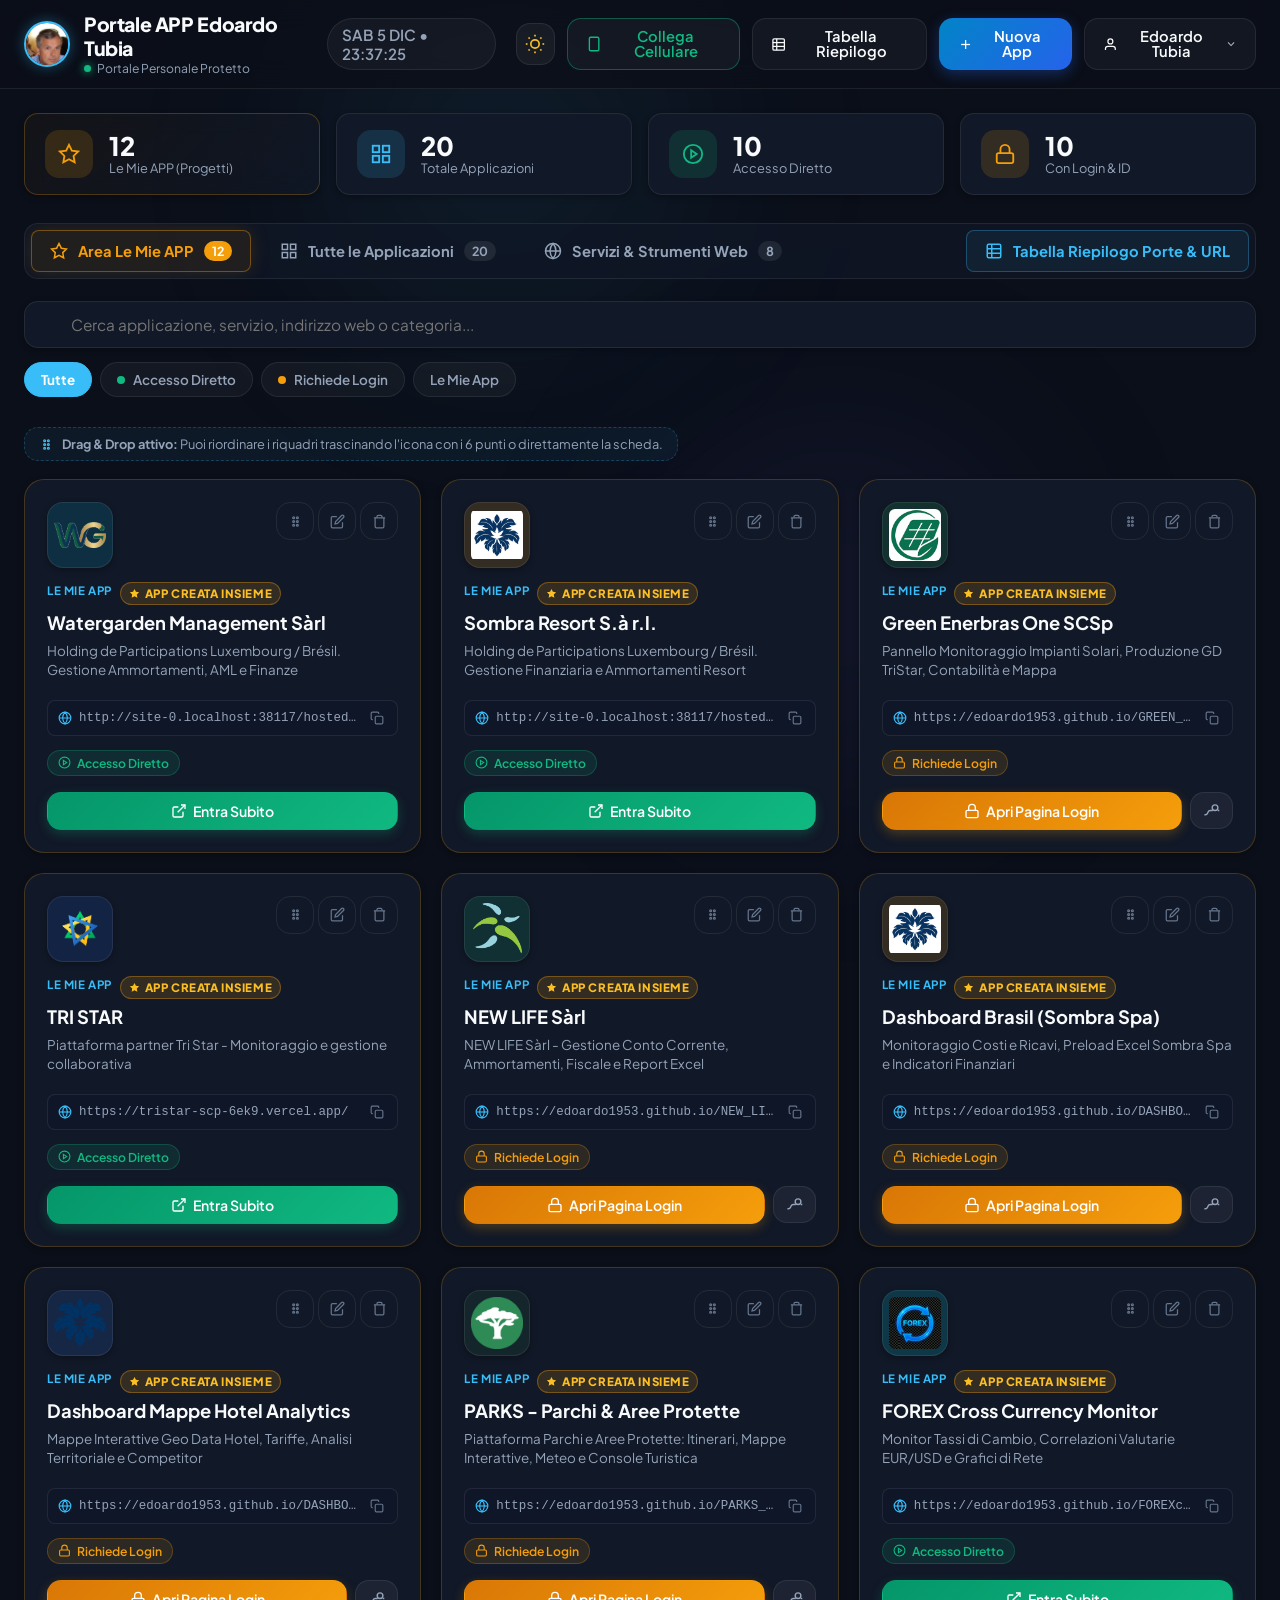
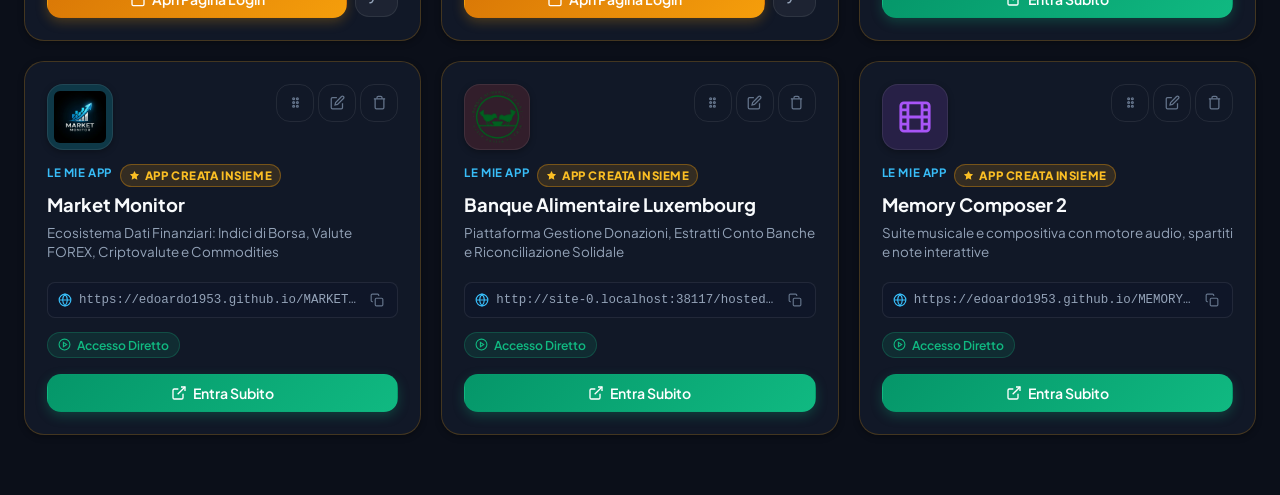
==== index.html @ 2c9be04e "Portale Personale Edoardo Tubia - Web Edition per GitHub Pages" ====
<!DOCTYPE html>
<html lang="it">
<head>
  <meta charset="UTF-8">
  <meta name="viewport" content="width=device-width, initial-scale=1.0">
  <title>Portale APP Edoardo Tubia</title>
  <link rel="preconnect" href="https://fonts.googleapis.com">
  <link rel="preconnect" href="https://fonts.gstatic.com" crossorigin>
  <link href="https://fonts.googleapis.com/css2?family=Plus+Jakarta+Sans:wght@400;500;600;700;800&display=swap" rel="stylesheet">
  <link rel="stylesheet" href="css/style.css">
  <script>
    // Inizializza tema prima del rendering per evitare sfarfallio
    const savedTheme = localStorage.getItem('portal-theme') || 'dark';
    document.documentElement.setAttribute('data-theme', savedTheme);
  </script>
</head>
<body class="dashboard-body">
  <div class="ambient-glow glow-1"></div>
  <div class="ambient-glow glow-2"></div>

  <!-- Navbar -->
  <header class="navbar">
    <div class="nav-container">
      <div class="nav-brand">
        <div class="brand-avatar-nav-wrap">
          <img src="img/edo-photo.jpg" alt="Edoardo Tubia" class="nav-avatar-img">
        </div>
        <div>
          <h1 class="brand-title">Portale APP Edoardo Tubia</h1>
          <div class="brand-status">
            <span class="status-dot online"></span>
            <span>Portale Personale Protetto</span>
          </div>
        </div>
      </div>

      <div class="nav-center">
        <div class="live-clock" id="liveClock">--:--:--</div>
      </div>

      <div class="nav-actions">
        <!-- Tasto Switch Tema Scuro / Chiaro -->
        <button type="button" class="btn-theme-toggle" id="themeToggleBtn" title="Cambia tema Chiaro / Scuro" aria-label="Cambia tema">
          <svg class="theme-icon sun-icon" viewBox="0 0 24 24" fill="none" stroke="currentColor" stroke-width="2">
            <circle cx="12" cy="12" r="5"></circle>
            <line x1="12" y1="1" x2="12" y2="3"></line>
            <line x1="12" y1="21" x2="12" y2="23"></line>
            <line x1="4.22" y1="4.22" x2="5.64" y2="5.64"></line>
            <line x1="18.36" y1="18.36" x2="19.78" y2="19.78"></line>
            <line x1="1" y1="12" x2="3" y2="12"></line>
            <line x1="21" y1="12" x2="23" y2="12"></line>
            <line x1="4.22" y1="19.78" x2="5.64" y2="18.36"></line>
            <line x1="18.36" y1="5.64" x2="19.78" y2="4.22"></line>
          </svg>
          <svg class="theme-icon moon-icon" viewBox="0 0 24 24" fill="none" stroke="currentColor" stroke-width="2">
            <path d="M21 12.79A9 9 0 1 1 11.21 3 7 7 0 0 0 21 12.79z"></path>
          </svg>
        </button>

        <!-- Pulsante Connetti Mobile / Esterno -->
        <button class="btn btn-outline" id="btnOpenMobileModal" style="border-color: rgba(16, 185, 129, 0.4); color: #10b981;" title="Accedi al portale da Cellulare o altro PC">
          <svg viewBox="0 0 24 24" fill="none" stroke="currentColor" stroke-width="2" style="width: 18px; height: 18px;">
            <rect x="5" y="2" width="14" height="20" rx="2" ry="2"></rect>
            <line x1="12" y1="18" x2="12.01" y2="18"></line>
          </svg>
          <span>Collega Cellulare</span>
        </button>

        <!-- Pulsante Tabella Riepilogo -->
        <button class="btn btn-outline" id="btnOpenTableModal" title="Visualizza la tabella riassuntiva di tutte le app">
          <svg viewBox="0 0 24 24" fill="none" stroke="currentColor" stroke-width="2">
            <rect x="3" y="3" width="18" height="18" rx="2" ry="2"></rect>
            <line x1="3" y1="9" x2="21" y2="9"></line>
            <line x1="3" y1="15" x2="21" y2="15"></line>
            <line x1="9" y1="3" x2="9" y2="21"></line>
          </svg>
          <span>Tabella Riepilogo</span>
        </button>

        <button class="btn btn-primary" id="btnOpenAddModal">
          <svg viewBox="0 0 24 24" fill="none" stroke="currentColor" stroke-width="2">
            <line x1="12" y1="5" x2="12" y2="19"></line>
            <line x1="5" y1="12" x2="19" y2="12"></line>
          </svg>
          <span>Nuova App</span>
        </button>

        <div class="user-menu-wrapper">
          <button class="btn btn-outline user-btn" id="btnUserMenu" title="Opzioni account">
            <svg viewBox="0 0 24 24" fill="none" stroke="currentColor" stroke-width="2">
              <path d="M20 21v-2a4 4 0 0 0-4-4H8a4 4 0 0 0-4 4v2"></path>
              <circle cx="12" cy="7" r="4"></circle>
            </svg>
            <span id="currentUserName">Admin</span>
            <svg class="chevron-icon" viewBox="0 0 24 24" fill="none" stroke="currentColor" stroke-width="2">
              <polyline points="6 9 12 15 18 9"></polyline>
            </svg>
          </button>

          <div class="user-dropdown" id="userDropdown">
            <div class="user-dropdown-header">
              <strong id="dropdownDisplayName">Amministratore</strong>
              <small id="dropdownUsername">admin</small>
            </div>
            <div class="dropdown-divider"></div>
            <button class="dropdown-item" id="btnOpenSecurityModal">
              <svg viewBox="0 0 24 24" fill="none" stroke="currentColor" stroke-width="2">
                <rect x="3" y="11" width="18" height="11" rx="2" ry="2"></rect>
                <path d="M7 11V7a5 5 0 0 1 10 0v4"></path>
              </svg>
              <span>Sicurezza & Password</span>
            </button>
            <button class="dropdown-item danger" id="btnLogout">
              <svg viewBox="0 0 24 24" fill="none" stroke="currentColor" stroke-width="2">
                <path d="M9 21H5a2 2 0 0 1-2-2V5a2 2 0 0 1 2-2h4"></path>
                <polyline points="16 17 21 12 16 7"></polyline>
                <line x1="21" y1="12" x2="9" y2="12"></line>
              </svg>
              <span>Disconnetti</span>
            </button>
          </div>
        </div>
      </div>
    </div>
  </header>

  <!-- Main Container -->
  <main class="main-content">
    <!-- Hero / Stats Bar -->
    <section class="stats-bar">
      <div class="stat-card stat-card-highlight">
        <div class="stat-icon personal">
          <svg viewBox="0 0 24 24" fill="none" stroke="currentColor" stroke-width="2">
            <polygon points="12 2 15.09 8.26 22 9.27 17 14.14 18.18 21.02 12 17.77 5.82 21.02 7 14.14 2 9.27 8.91 8.26 12 2"></polygon>
          </svg>
        </div>
        <div class="stat-info">
          <div class="stat-number" id="statMyApps">0</div>
          <div class="stat-label">Le Mie APP (Progetti)</div>
        </div>
      </div>

      <div class="stat-card">
        <div class="stat-icon total">
          <svg viewBox="0 0 24 24" fill="none" stroke="currentColor" stroke-width="2">
            <rect x="3" y="3" width="7" height="7"></rect>
            <rect x="14" y="3" width="7" height="7"></rect>
            <rect x="14" y="14" width="7" height="7"></rect>
            <rect x="3" y="14" width="7" height="7"></rect>
          </svg>
        </div>
        <div class="stat-info">
          <div class="stat-number" id="statTotal">0</div>
          <div class="stat-label">Totale Applicazioni</div>
        </div>
      </div>

      <div class="stat-card">
        <div class="stat-icon direct">
          <svg viewBox="0 0 24 24" fill="none" stroke="currentColor" stroke-width="2">
            <circle cx="12" cy="12" r="10"></circle>
            <polygon points="10 8 16 12 10 16 10 8"></polygon>
          </svg>
        </div>
        <div class="stat-info">
          <div class="stat-number" id="statDirect">0</div>
          <div class="stat-label">Accesso Diretto</div>
        </div>
      </div>

      <div class="stat-card">
        <div class="stat-icon login">
          <svg viewBox="0 0 24 24" fill="none" stroke="currentColor" stroke-width="2">
            <rect x="3" y="11" width="18" height="11" rx="2" ry="2"></rect>
            <path d="M7 11V7a5 5 0 0 1 10 0v4"></path>
          </svg>
        </div>
        <div class="stat-info">
          <div class="stat-number" id="statLogin">0</div>
          <div class="stat-label">Con Login & ID</div>
        </div>
      </div>
    </section>

    <!-- Area Switcher Tabs -->
    <section class="area-switcher-section">
      <div class="area-switcher-tabs" id="areaTabs">
        <button class="area-tab active" data-area="my-apps" id="tabMyApps">
          <svg viewBox="0 0 24 24" fill="none" stroke="currentColor" stroke-width="2">
            <polygon points="12 2 15.09 8.26 22 9.27 17 14.14 18.18 21.02 12 17.77 5.82 21.02 7 14.14 2 9.27 8.91 8.26 12 2"></polygon>
          </svg>
          <span>Area Le Mie APP</span>
          <span class="tab-badge" id="badgeMyAppsCount">0</span>
        </button>

        <button class="area-tab" data-area="all" id="tabAll">
          <svg viewBox="0 0 24 24" fill="none" stroke="currentColor" stroke-width="2">
            <rect x="3" y="3" width="7" height="7"></rect>
            <rect x="14" y="3" width="7" height="7"></rect>
            <rect x="14" y="14" width="7" height="7"></rect>
            <rect x="3" y="14" width="7" height="7"></rect>
          </svg>
          <span>Tutte le Applicazioni</span>
          <span class="tab-badge" id="badgeTotalCount">0</span>
        </button>

        <button class="area-tab" data-area="web" id="tabWeb">
          <svg viewBox="0 0 24 24" fill="none" stroke="currentColor" stroke-width="2">
            <circle cx="12" cy="12" r="10"></circle>
            <line x1="2" y1="12" x2="22" y2="12"></line>
            <path d="M12 2a15.3 15.3 0 0 1 4 10 15.3 15.3 0 0 1-4 10 15.3 15.3 0 0 1-4-10 15.3 15.3 0 0 1 4-10z"></path>
          </svg>
          <span>Servizi & Strumenti Web</span>
          <span class="tab-badge" id="badgeWebCount">0</span>
        </button>

        <!-- Bottone Rapido Tabella Riepilogo -->
        <button type="button" class="area-tab area-tab-table-btn" id="btnOpenTableShortcut" title="Apri tabella riassuntiva di tutte le app">
          <svg viewBox="0 0 24 24" fill="none" stroke="currentColor" stroke-width="2">
            <rect x="3" y="3" width="18" height="18" rx="2" ry="2"></rect>
            <line x1="3" y1="9" x2="21" y2="9"></line>
            <line x1="3" y1="15" x2="21" y2="15"></line>
            <line x1="9" y1="3" x2="9" y2="21"></line>
          </svg>
          <span>Tabella Riepilogo Porte & URL</span>
        </button>
      </div>
    </section>

    <!-- Toolbar: Search & Filters -->
    <section class="toolbar-section">
      <div class="search-box">
        <svg class="search-icon" viewBox="0 0 24 24" fill="none" stroke="currentColor" stroke-width="2">
          <circle cx="11" cy="11" r="8"></circle>
          <line x1="21" y1="21" x2="16.65" y2="16.65"></line>
        </svg>
        <input type="text" id="searchInput" placeholder="Cerca applicazione, servizio, indirizzo web o categoria...">
        <button class="clear-search" id="btnClearSearch" style="display: none;">&times;</button>
      </div>

      <div class="filters-scroll">
        <div class="filter-pills" id="filterPills">
          <button class="pill active" data-filter="all">Tutte</button>
          <button class="pill" data-filter="direct">
            <span class="badge-dot direct"></span>
            Accesso Diretto
          </button>
          <button class="pill" data-filter="login">
            <span class="badge-dot login"></span>
            Richiede Login
          </button>
        </div>
      </div>
    </section>

    <!-- App Cards Grid -->
    <section class="apps-grid-section">
      <div class="drag-hint-bar">
        <svg viewBox="0 0 24 24" fill="none" stroke="currentColor" stroke-width="2">
          <circle cx="9" cy="6" r="1.5"></circle>
          <circle cx="15" cy="6" r="1.5"></circle>
          <circle cx="9" cy="12" r="1.5"></circle>
          <circle cx="15" cy="12" r="1.5"></circle>
          <circle cx="9" cy="18" r="1.5"></circle>
          <circle cx="15" cy="18" r="1.5"></circle>
        </svg>
        <span><strong>Drag & Drop attivo:</strong> Puoi riordinare i riquadri trascinando l'icona con i 6 punti o direttamente la scheda.</span>
      </div>

      <div class="apps-grid" id="appsGrid">
        <!-- Generato dinamicamente via JS -->
      </div>

      <div class="empty-state" id="emptyState" style="display: none;">
        <div class="empty-icon">
          <svg viewBox="0 0 24 24" fill="none" stroke="currentColor" stroke-width="2">
            <circle cx="11" cy="11" r="8"></circle>
            <line x1="21" y1="21" x2="16.65" y2="16.65"></line>
          </svg>
        </div>
        <h3>Nessuna applicazione trovata</h3>
        <p>Prova a modificare i filtri o aggiungi una nuova applicazione cliccando sul pulsante "+ Nuova App".</p>
      </div>
    </section>
  </main>

  <!-- MODAL: Aggiungi / Modifica App -->
  <div class="modal-overlay" id="appModalOverlay">
    <div class="modal-card">
      <div class="modal-header">
        <div class="modal-header-icon">
          <svg viewBox="0 0 24 24" fill="none" stroke="currentColor" stroke-width="2">
            <path d="M12 5v14M5 12h14"></path>
          </svg>
        </div>
        <div>
          <h2 class="modal-title" id="modalAppTitle">Aggiungi Nuova App</h2>
          <p class="modal-subtitle">Configura il riquadro per connetterti rapidamente all'app</p>
        </div>
        <button class="modal-close" id="btnCloseAppModal">&times;</button>
      </div>

      <form id="appForm" class="modal-form">
        <input type="hidden" id="formAppId" value="">

        <div class="form-row">
          <div class="form-group flex-1">
            <label for="appTitle">Titolo / Nome App *</label>
            <input type="text" id="appTitle" placeholder="Es. Gmail, Portale Lavoro, Router..." required>
          </div>
          <div class="form-group flex-1">
            <label for="appCategory">Categoria</label>
            <input type="text" id="appCategory" list="categoryOptions" placeholder="Es. Lavoro, Rete, Utilità..." value="Generale">
            <datalist id="categoryOptions">
              <option value="Lavoro & Mail"></option>
              <option value="Sviluppo"></option>
              <option value="Produttività"></option>
              <option value="Utilità & Rete"></option>
              <option value="Consultazione"></option>
              <option value="Comunicazione"></option>
              <option value="Streaming & Media"></option>
            </datalist>
          </div>
        </div>

        <div class="form-group">
          <label for="appDescription">Descrizione Breve</label>
          <input type="text" id="appDescription" placeholder="Breve nota su cosa fa questa applicazione">
        </div>

        <!-- Switch: Area Le Mie APP (Creata Insieme) -->
        <div class="access-type-card personal-switch-card">
          <div class="access-type-info">
            <div class="access-type-icon star-mode">
              <svg viewBox="0 0 24 24" fill="none" stroke="currentColor" stroke-width="2">
                <polygon points="12 2 15.09 8.26 22 9.27 17 14.14 18.18 21.02 12 17.77 5.82 21.02 7 14.14 2 9.27 8.91 8.26 12 2"></polygon>
              </svg>
            </div>
            <div>
              <div class="access-type-title">Includi nell'Area "Le Mie APP"</div>
              <div class="access-type-desc">Progetto o applicazione creata insieme (es. Watergarden, Sombra, ecc.).</div>
            </div>
          </div>
          <label class="switch">
            <input type="checkbox" id="appIsPersonalApp" checked>
            <span class="slider"></span>
          </label>
        </div>

        <!-- Tipo di Accesso: Switch Richiede Login -->
        <div class="access-type-card">
          <div class="access-type-info">
            <div class="access-type-icon" id="accessTypeBadgeIcon">
              <svg viewBox="0 0 24 24" fill="none" stroke="currentColor" stroke-width="2">
                <circle cx="12" cy="12" r="10"></circle>
                <polygon points="10 8 16 12 10 16 10 8"></polygon>
              </svg>
            </div>
            <div>
              <div class="access-type-title" id="accessTypeTitleText">Accesso Diretto (senza password)</div>
              <div class="access-type-desc" id="accessTypeDescText">Cliccando sul riquadro si apre subito la pagina dell'app.</div>
            </div>
          </div>
          <label class="switch">
            <input type="checkbox" id="appRequiresLogin">
            <span class="slider"></span>
          </label>
        </div>

        <!-- Campi URL -->
        <div class="form-group">
          <label for="appDirectUrl">URL Principale / Diretto *</label>
          <input type="url" id="appDirectUrl" placeholder="https://esempio.com" required>
        </div>

        <!-- Sezione Credenziali (Visibile solo se Richiede Login) -->
        <div id="credentialsSection" class="credentials-box" style="display: none;">
          <div class="credentials-header">
            <svg viewBox="0 0 24 24" fill="none" stroke="currentColor" stroke-width="2">
              <rect x="3" y="11" width="18" height="11" rx="2" ry="2"></rect>
              <path d="M7 11V7a5 5 0 0 1 10 0v4"></path>
            </svg>
            <span>Configurazione Login & Credenziali</span>
          </div>

          <div class="form-group">
            <label for="appLoginUrl">URL Pagina di Login (opzionale, se diversa)</label>
            <input type="url" id="appLoginUrl" placeholder="https://esempio.com/login">
            <small class="form-hint">Se lasciata vuota verrà usato l'URL principale.</small>
          </div>

          <div class="form-row">
            <div class="form-group flex-1">
              <label for="appSavedUsername">ID Utente / Email (Promemoria)</label>
              <input type="text" id="appSavedUsername" placeholder="Es. mario.rossi@email.it">
            </div>
            <div class="form-group flex-1">
              <label for="appSavedPassword">Password (Promemoria protetto)</label>
              <div class="input-icon-wrapper">
                <input type="password" id="appSavedPassword" placeholder="••••••••••••">
                <button type="button" class="btn-toggle-pass" id="btnToggleAppPass">
                  <svg viewBox="0 0 24 24" fill="none" stroke="currentColor" stroke-width="2">
                    <path d="M1 12s4-8 11-8 11 8 11 8-4 8-11 8-11-8-11-8z"></path>
                    <circle cx="12" cy="12" r="3"></circle>
                  </svg>
                </button>
              </div>
            </div>
          </div>

          <div class="form-group">
            <label for="appNotes">Note aggiuntive per l'accesso</label>
            <input type="text" id="appNotes" placeholder="Es. Richiede 2FA con app Authenticator / Solo da VPN">
          </div>
        </div>

        <!-- Scelta Icona & Colore -->
        <div class="icon-selector-section">
          <label>Icona e Colore del Riquadro</label>
          <div class="icon-picker-row">
            <div class="icon-preview-box" id="iconPreviewBox" style="background: rgba(56, 189, 248, 0.15); color: #38bdf8;">
              <svg id="iconPreviewSvg" viewBox="0 0 24 24" fill="none" stroke="currentColor" stroke-width="2">
                <circle cx="12" cy="12" r="10"></circle>
                <line x1="2" y1="12" x2="22" y2="12"></line>
              </svg>
            </div>
            <div class="icon-options-list" id="iconOptionsList">
              <button type="button" class="icon-choice active" data-icon="globe" title="Web Globale">🌐</button>
              <button type="button" class="icon-choice" data-icon="mail" title="Email">✉️</button>
              <button type="button" class="icon-choice" data-icon="github" title="GitHub / Codice">💻</button>
              <button type="button" class="icon-choice" data-icon="router" title="Router / Rete">📡</button>
              <button type="button" class="icon-choice" data-icon="file-text" title="Documenti / Note">📄</button>
              <button type="button" class="icon-choice" data-icon="gauge" title="Monitor / Speed">⚡</button>
              <button type="button" class="icon-choice" data-icon="message-circle" title="Chat / Social">💬</button>
              <button type="button" class="icon-choice" data-icon="shield" title="Sicurezza / VPN">🛡️</button>
              <button type="button" class="icon-choice" data-icon="database" title="Server / Database">🗄️</button>
              <button type="button" class="icon-choice" data-icon="cloud-sun" title="Meteo / Cloud">🌤️</button>
              <button type="button" class="icon-choice" data-icon="book" title="Enciclopedia / Wiki">📚</button>
              <button type="button" class="icon-choice" data-icon="film" title="Video / Streaming">🎬</button>
            </div>
            <div class="color-picker-box">
              <input type="color" id="appIconColor" value="#38bdf8" title="Scegli colore primario">
            </div>
          </div>

          <div class="form-group custom-logo-input">
            <label for="appCustomLogoUrl">Oppure URL Immagine / Logo Esterno (opzionale)</label>
            <input type="url" id="appCustomLogoUrl" placeholder="https://esempio.com/logo.png">
          </div>
        </div>

        <div class="modal-footer">
          <button type="button" class="btn btn-outline" id="btnCancelAppModal">Annulla</button>
          <button type="submit" class="btn btn-primary" id="btnSaveApp">
            <svg viewBox="0 0 24 24" fill="none" stroke="currentColor" stroke-width="2">
              <polyline points="20 6 9 17 4 12"></polyline>
            </svg>
            <span id="saveAppBtnText">Salva Riquadro</span>
          </button>
        </div>
      </form>
    </div>
  </div>

  <!-- MODAL: Assistente Login Rapido e Credenziali -->
  <div class="modal-overlay" id="quickLoginModalOverlay">
    <div class="modal-card modal-sm">
      <div class="modal-header">
        <div class="modal-app-logo" id="quickModalLogo"></div>
        <div>
          <h2 class="modal-title" id="quickModalAppTitle">Accesso App</h2>
          <span class="badge badge-login">
            <span class="badge-dot login"></span>
            Richiede Credenziali
          </span>
        </div>
        <button class="modal-close" id="btnCloseQuickModal">&times;</button>
      </div>

      <div class="quick-login-body">
        <p class="quick-login-desc" id="quickModalDesc">Questa applicazione richiede ID e Password per accedere.</p>

        <div class="credential-cards-group" id="quickModalCredsGroup">
          <div class="cred-item">
            <label>ID / Username salvato:</label>
            <div class="cred-field">
              <input type="text" id="quickModalUsername" readonly>
              <button type="button" class="btn-copy" id="btnCopyUser" title="Copia Username">
                <svg viewBox="0 0 24 24" fill="none" stroke="currentColor" stroke-width="2">
                  <rect x="9" y="9" width="13" height="13" rx="2" ry="2"></rect>
                  <path d="M5 15H4a2 2 0 0 1-2-2V4a2 2 0 0 1 2-2h9a2 2 0 0 1 2 2v1"></path>
                </svg>
                <span>Copia</span>
              </button>
            </div>
          </div>

          <div class="cred-item">
            <label>Password salvata:</label>
            <div class="cred-field">
              <input type="password" id="quickModalPassword" readonly>
              <button type="button" class="btn-toggle-eye" id="btnToggleQuickPass" title="Mostra/Nascondi password">
                <svg viewBox="0 0 24 24" fill="none" stroke="currentColor" stroke-width="2">
                  <path d="M1 12s4-8 11-8 11 8 11 8-4 8-11 8-11-8-11-8z"></path>
                  <circle cx="12" cy="12" r="3"></circle>
                </svg>
              </button>
              <button type="button" class="btn-copy" id="btnCopyPass" title="Copia Password">
                <svg viewBox="0 0 24 24" fill="none" stroke="currentColor" stroke-width="2">
                  <rect x="9" y="9" width="13" height="13" rx="2" ry="2"></rect>
                  <path d="M5 15H4a2 2 0 0 1-2-2V4a2 2 0 0 1 2-2h9a2 2 0 0 1 2 2v1"></path>
                </svg>
                <span>Copia</span>
              </button>
            </div>
          </div>

          <div class="cred-notes" id="quickModalNotes" style="display: none;"></div>
        </div>

        <div class="quick-modal-actions">
          <a href="#" target="_blank" class="btn btn-primary btn-block btn-launch" id="quickModalLaunchBtn">
            <svg viewBox="0 0 24 24" fill="none" stroke="currentColor" stroke-width="2">
              <path d="M18 13v6a2 2 0 0 1-2 2H5a2 2 0 0 1-2-2V8a2 2 0 0 1 2-2h6"></path>
              <polyline points="15 3 21 3 21 9"></polyline>
              <line x1="10" y1="14" x2="21" y2="3"></line>
            </svg>
            <span>Apri Pagina di Login Ora</span>
          </a>
        </div>
      </div>
    </div>
  </div>

  <!-- MODAL: Tabella Riepilogo Applicazioni & Porte -->
  <div class="modal-overlay" id="tableModalOverlay">
    <div class="modal-card modal-lg">
      <div class="modal-header">
        <div class="modal-header-icon" style="background: rgba(56, 189, 248, 0.15); color: var(--accent-cyan);">
          <svg viewBox="0 0 24 24" fill="none" stroke="currentColor" stroke-width="2">
            <rect x="3" y="3" width="18" height="18" rx="2" ry="2"></rect>
            <line x1="3" y1="9" x2="21" y2="9"></line>
            <line x1="3" y1="15" x2="21" y2="15"></line>
            <line x1="9" y1="3" x2="9" y2="21"></line>
          </svg>
        </div>
        <div>
          <h2 class="modal-title">Tabella Riepilogo Applicazioni, Loghi & Porte</h2>
          <p class="modal-subtitle">Panoramica completa con loghi integrati, indirizzi web attivi e modalità di accesso</p>
        </div>
        <button class="modal-close" id="btnCloseTableModal">&times;</button>
      </div>

      <div class="table-modal-toolbar">
        <div class="table-filter-pills" id="tableFilterPills">
          <button class="pill active" data-table-filter="all">Tutte (<span id="tableCountAll">0</span>)</button>
          <button class="pill" data-table-filter="my-apps">⭐ Le Mie APP (<span id="tableCountMyApps">0</span>)</button>
          <button class="pill" data-table-filter="web">🌐 Servizi Web (<span id="tableCountWeb">0</span>)</button>
        </div>
        <div class="table-search-box">
          <input type="text" id="tableSearchInput" placeholder="Cerca nella tabella per nome, URL o porta...">
        </div>
      </div>

      <div class="table-responsive-wrapper">
        <table class="summary-table" id="summaryTable">
          <thead>
            <tr>
              <th style="width: 54px; text-align: center;">Logo</th>
              <th>Applicazione</th>
              <th>Indirizzo Web (URL)</th>
              <th style="width: 140px;">Porta / Standalone</th>
              <th style="width: 140px;">Accesso</th>
              <th style="width: 110px; text-align: center;">Azione</th>
            </tr>
          </thead>
          <tbody id="summaryTableBody">
            <!-- Generato dinamicamente via JS -->
          </tbody>
        </table>
      </div>

      <div class="modal-footer" style="justify-content: space-between; align-items: center; flex-wrap: wrap; gap: 12px;">
        <span class="table-legend">💡 Clicca su qualsiasi indirizzo per aprirlo o sul pulsante copia per copiarlo.</span>
        <button type="button" class="btn btn-outline" id="btnCloseTableModalBtn">Chiudi Tabella</button>
      </div>
    </div>
  </div>

  <!-- MODAL: Sicurezza e Password Portale -->
  <div class="modal-overlay" id="securityModalOverlay">
    <div class="modal-card modal-sm">
      <div class="modal-header">
        <div class="modal-header-icon">
          <svg viewBox="0 0 24 24" fill="none" stroke="currentColor" stroke-width="2">
            <rect x="3" y="11" width="18" height="11" rx="2" ry="2"></rect>
            <path d="M7 11V7a5 5 0 0 1 10 0v4"></path>
          </svg>
        </div>
        <div>
          <h2 class="modal-title">Sicurezza Portale</h2>
          <p class="modal-subtitle">Modifica le tue credenziali di accesso al portale</p>
        </div>
        <button class="modal-close" id="btnCloseSecurityModal">&times;</button>
      </div>

      <form id="securityForm" class="modal-form">
        <div id="securityAlert" class="alert alert-error" style="display: none;"></div>

        <div class="form-group">
          <label for="secDisplayName">Nome Amministratore</label>
          <input type="text" id="secDisplayName" placeholder="Il tuo nome">
        </div>

        <div class="form-group">
          <label for="secNewUsername">Nuovo ID Utente / Username</label>
          <input type="text" id="secNewUsername" placeholder="Es. admin">
        </div>

        <div class="form-group">
          <label for="secCurrentPassword">Password Attuale *</label>
          <input type="password" id="secCurrentPassword" placeholder="Inserisci la password corrente" required>
        </div>

        <div class="form-group">
          <label for="secNewPassword">Nuova Password (lascia vuoto se non vuoi cambiarla)</label>
          <input type="password" id="secNewPassword" placeholder="Minimo 4 caratteri">
        </div>

        <div class="modal-footer">
          <button type="button" class="btn btn-outline" id="btnCancelSecurityModal">Annulla</button>
          <button type="submit" class="btn btn-primary" id="btnSaveSecurity">
            <span>Aggiorna Credenziali</span>
          </button>
        </div>
      </form>
    </div>
  </div>

  <!-- MODAL: Conferma Eliminazione -->
  <div class="modal-overlay" id="deleteModalOverlay">
    <div class="modal-card modal-sm">
      <div class="modal-header">
        <div class="modal-header-icon danger">
          <svg viewBox="0 0 24 24" fill="none" stroke="currentColor" stroke-width="2">
            <polyline points="3 6 5 6 21 6"></polyline>
            <path d="M19 6v14a2 2 0 0 1-2 2H7a2 2 0 0 1-2-2V6m3 0V4a2 2 0 0 1 2-2h4a2 2 0 0 1 2 2v2"></path>
          </svg>
        </div>
        <div>
          <h2 class="modal-title">Rimuovere applicazione?</h2>
          <p class="modal-subtitle">Questa azione eliminerà il riquadro dal tuo portale.</p>
        </div>
        <button class="modal-close" id="btnCloseDeleteModal">&times;</button>
      </div>

      <div class="delete-content">
        <p>Sei sicuro di voler rimuovere <strong id="deleteAppName">l'app</strong>?</p>
      </div>

      <div class="modal-footer">
        <button type="button" class="btn btn-outline" id="btnCancelDelete">Annulla</button>
        <button type="button" class="btn btn-danger" id="btnConfirmDelete">Elimina</button>
      </div>
    </div>
  </div>

  <!-- MODAL: Connetti Cellulare / Altro PC -->
  <div class="modal-overlay" id="mobileModalOverlay">
    <div class="modal-card modal-md">
      <div class="modal-header">
        <div class="modal-header-icon" style="background: rgba(16, 185, 129, 0.15); color: #10b981;">
          <svg viewBox="0 0 24 24" fill="none" stroke="currentColor" stroke-width="2" style="width: 24px; height: 24px;">
            <rect x="5" y="2" width="14" height="20" rx="2" ry="2"></rect>
            <line x1="12" y1="18" x2="12.01" y2="18"></line>
          </svg>
        </div>
        <div>
          <h2 class="modal-title">Connetti Smartphone & Altri PC</h2>
          <p class="modal-subtitle">Accedi al tuo portale da cellulare (4G/5G/Wi-Fi) o da qualsiasi altro computer.</p>
        </div>
        <button class="modal-close" id="btnCloseMobileModal">&times;</button>
      </div>

      <div class="mobile-connect-body" style="padding: 15px 0; display: flex; flex-direction: column; gap: 18px;">
        <!-- Box QR Code + Link Globale -->
        <div style="background: rgba(255, 255, 255, 0.04); border: 1px solid rgba(255, 255, 255, 0.08); border-radius: 16px; padding: 20px; display: flex; align-items: center; gap: 24px; flex-wrap: wrap;">
          <div style="background: white; padding: 10px; border-radius: 12px; display: flex; align-items: center; justify-content: center; box-shadow: 0 4px 15px rgba(0,0,0,0.3);">
            <img id="mobileQrCodeImg" src="" alt="QR Code Accesso Portale" style="width: 140px; height: 140px; display: block;">
          </div>
          <div style="flex: 1; min-width: 220px;">
            <div style="display: flex; align-items: center; gap: 8px; margin-bottom: 6px;">
              <span class="status-dot online"></span>
              <strong style="color: #10b981; font-size: 13px; text-transform: uppercase; letter-spacing: 0.5px;">Collegamento Internet Attivo (4G / 5G / Fuori Casa)</strong>
            </div>
            <p style="font-size: 13px; color: var(--text-muted); margin: 0 0 10px 0;">Inquadra il codice QR con la fotocamera del telefono, oppure apri questo link:</p>
            <div style="display: flex; gap: 8px; align-items: center; background: rgba(0,0,0,0.3); border: 1px solid rgba(255,255,255,0.1); border-radius: 10px; padding: 8px 12px;">
              <code id="mobileTunnelUrlText" style="flex: 1; font-size: 12px; color: #38bdf8; word-break: break-all;">In caricamento...</code>
              <button type="button" class="btn btn-outline" id="btnCopyTunnelUrl" style="padding: 4px 10px; font-size: 12px;">Copia</button>
            </div>
          </div>
        </div>

        <!-- Info Rete Locale & Credenziali -->
        <div style="display: grid; grid-template-columns: 1fr 1fr; gap: 15px;">
          <div style="background: rgba(255, 255, 255, 0.03); border: 1px solid rgba(255, 255, 255, 0.06); border-radius: 12px; padding: 14px;">
            <div style="font-size: 12px; color: var(--text-muted); margin-bottom: 4px; font-weight: 600;">Se sei connesso al Wi-Fi locale:</div>
            <code id="mobileLocalUrlText" style="font-size: 13px; color: #f59e0b; font-weight: 700;">http://192.168.1.18:3000</code>
          </div>
          <div style="background: rgba(255, 255, 255, 0.03); border: 1px solid rgba(255, 255, 255, 0.06); border-radius: 12px; padding: 14px;">
            <div style="font-size: 12px; color: var(--text-muted); margin-bottom: 4px; font-weight: 600;">Credenziali di Accesso Portale:</div>
            <div style="font-size: 13px; color: var(--text-main);">Utente: <strong style="color: #38bdf8;">admin</strong> &nbsp;|&nbsp; Password: <strong style="color: #38bdf8;">password123</strong></div>
          </div>
        </div>

        <div style="font-size: 12px; color: var(--text-muted); line-height: 1.5; background: rgba(56, 189, 248, 0.05); border-left: 3px solid #38bdf8; padding: 8px 12px; border-radius: 6px;">
          <strong>Nota:</strong> Per consentire la connessione dal telefono o dall'esterno, mantieni aperta sul PC la finestra avviata da <em>"Avvia Portale Edoardo Tubia"</em>.
        </div>
      </div>

      <div class="modal-footer">
        <button type="button" class="btn btn-primary" id="btnCloseMobileModalFooter">Chiudi</button>
      </div>
    </div>
  </div>

  <!-- Toast Notification -->
  <div class="toast-container" id="toastContainer"></div>

  <script src="js/app.js"></script>
</body>
</html>
---- css/style.css ----
/* ==========================================================================
   APP MONITOR & PERSONAL PORTAL STYLES
   ========================================================================== */

:root,
[data-theme="dark"] {
  --font-main: 'Plus Jakarta Sans', system-ui, -apple-system, BlinkMacSystemFont, 'Segoe UI', Roboto, sans-serif;
  
  /* Dark Color Palette */
  --bg-dark: #0b0f19;
  --bg-card: #111827;
  --bg-card-hover: #162033;
  --bg-card-surface: #1e293b;
  --border-color: rgba(255, 255, 255, 0.08);
  --border-color-focus: rgba(56, 189, 248, 0.5);
  
  --text-primary: #f8fafc;
  --text-secondary: #94a3b8;
  --text-muted: #64748b;

  --accent-cyan: #38bdf8;
  --accent-blue: #3b82f6;
  --accent-indigo: #6366f1;
  --accent-emerald: #10b981;
  --accent-amber: #f59e0b;
  --accent-rose: #f43f5e;
  
  --radius-sm: 8px;
  --radius-md: 14px;
  --radius-lg: 20px;
  --radius-full: 9999px;
  
  --shadow-sm: 0 2px 6px rgba(0, 0, 0, 0.3);
  --shadow-md: 0 10px 25px -5px rgba(0, 0, 0, 0.4);
  --shadow-lg: 0 20px 40px -10px rgba(0, 0, 0, 0.6);
  --shadow-glow: 0 0 35px -5px rgba(56, 189, 248, 0.25);
  
  --transition: all 0.22s cubic-bezier(0.4, 0, 0.2, 1);
}

/* Light Theme Variables */
[data-theme="light"] {
  --bg-dark: #f8fafc;
  --bg-card: #ffffff;
  --bg-card-hover: #f1f5f9;
  --bg-card-surface: #e2e8f0;
  --border-color: rgba(15, 23, 42, 0.1);
  --border-color-focus: rgba(2, 132, 199, 0.5);
  
  --text-primary: #0f172a;
  --text-secondary: #475569;
  --text-muted: #64748b;

  --accent-cyan: #0284c7;
  --accent-blue: #2563eb;
  --accent-indigo: #4f46e5;
  --accent-emerald: #059669;
  --accent-amber: #d97706;
  --accent-rose: #e11d48;
  
  --shadow-sm: 0 2px 5px rgba(0, 0, 0, 0.05);
  --shadow-md: 0 10px 25px -5px rgba(15, 23, 42, 0.08);
  --shadow-lg: 0 20px 40px -10px rgba(15, 23, 42, 0.12);
  --shadow-glow: 0 0 30px -5px rgba(2, 132, 199, 0.2);
}

*, *::before, *::after {
  box-sizing: border-box;
  margin: 0;
  padding: 0;
}

body {
  font-family: var(--font-main);
  background-color: var(--bg-dark);
  color: var(--text-primary);
  min-height: 100vh;
  position: relative;
  overflow-x: hidden;
  -webkit-font-smoothing: antialiased;
  transition: background-color 0.25s ease, color 0.25s ease;
}

/* Ambient glow backgrounds */
.ambient-glow {
  position: fixed;
  width: 500px;
  height: 500px;
  border-radius: 50%;
  filter: blur(120px);
  pointer-events: none;
  z-index: 0;
  opacity: 0.15;
  transition: opacity 0.25s ease;
}
[data-theme="light"] .ambient-glow {
  opacity: 0.07;
}
.glow-1 {
  top: -100px;
  left: 20%;
  background: radial-gradient(circle, #38bdf8, transparent 70%);
}
.glow-2 {
  bottom: 5%;
  right: 15%;
  background: radial-gradient(circle, #6366f1, transparent 70%);
}

/* ==========================================================================
   THEME TOGGLE BUTTONS (SUN / MOON)
   ========================================================================== */
.btn-theme-toggle,
.theme-toggle-floating {
  width: 42px;
  height: 42px;
  border-radius: var(--radius-md);
  background: rgba(255, 255, 255, 0.05);
  border: 1px solid var(--border-color);
  color: var(--text-primary);
  display: flex;
  align-items: center;
  justify-content: center;
  cursor: pointer;
  transition: var(--transition);
  position: relative;
}
.theme-toggle-floating {
  position: fixed;
  top: 24px;
  right: 24px;
  z-index: 100;
  box-shadow: var(--shadow-md);
  background: var(--bg-card);
}
.btn-theme-toggle:hover,
.theme-toggle-floating:hover {
  background: rgba(255, 255, 255, 0.12);
  border-color: rgba(255, 255, 255, 0.25);
  transform: scale(1.05);
}
[data-theme="light"] .btn-theme-toggle,
[data-theme="light"] .theme-toggle-floating {
  background: #ffffff;
  border-color: #cbd5e1;
  box-shadow: 0 2px 8px rgba(0, 0, 0, 0.06);
}
[data-theme="light"] .btn-theme-toggle:hover,
[data-theme="light"] .theme-toggle-floating:hover {
  background: #f1f5f9;
  border-color: #94a3b8;
}

.theme-icon {
  width: 20px;
  height: 20px;
  transition: var(--transition);
}

/* In Dark Mode: Show Sun, Hide Moon */
[data-theme="dark"] .sun-icon,
:root:not([data-theme="light"]) .sun-icon {
  display: block;
  color: #fbbf24;
}
[data-theme="dark"] .moon-icon,
:root:not([data-theme="light"]) .moon-icon {
  display: none;
}

/* In Light Mode: Show Moon, Hide Sun */
[data-theme="light"] .sun-icon {
  display: none;
}
[data-theme="light"] .moon-icon {
  display: block;
  color: #6366f1;
}

/* ==========================================================================
   BUTTONS & INPUTS
   ========================================================================== */
button, input, select, textarea {
  font-family: inherit;
  font-size: inherit;
}

.btn {
  display: inline-flex;
  align-items: center;
  justify-content: center;
  gap: 8px;
  padding: 10px 18px;
  border-radius: var(--radius-md);
  font-weight: 600;
  font-size: 0.92rem;
  cursor: pointer;
  border: 1px solid transparent;
  transition: var(--transition);
  text-decoration: none;
  line-height: 1;
}

.btn-primary {
  background: linear-gradient(135deg, #0284c7 0%, #2563eb 100%);
  color: #ffffff;
  box-shadow: 0 4px 14px rgba(37, 99, 235, 0.35);
}
.btn-primary:hover {
  background: linear-gradient(135deg, #0369a1 0%, #1d4ed8 100%);
  transform: translateY(-1px);
  box-shadow: 0 6px 18px rgba(37, 99, 235, 0.45);
}
.btn-primary:active {
  transform: translateY(0);
}

.btn-outline {
  background: rgba(255, 255, 255, 0.04);
  color: var(--text-primary);
  border-color: var(--border-color);
}
.btn-outline:hover {
  background: rgba(255, 255, 255, 0.08);
  border-color: rgba(255, 255, 255, 0.2);
}
[data-theme="light"] .btn-outline {
  background: #ffffff;
  border-color: #cbd5e1;
}
[data-theme="light"] .btn-outline:hover {
  background: #f1f5f9;
  border-color: #94a3b8;
}

.btn-danger {
  background: #dc2626;
  color: #fff;
}
.btn-danger:hover {
  background: #b91c1c;
}

.btn-block {
  width: 100%;
}

.btn-sm {
  padding: 7px 12px;
  font-size: 0.82rem;
  border-radius: var(--radius-sm);
}

.form-group {
  display: flex;
  flex-direction: column;
  gap: 6px;
  margin-bottom: 16px;
}
.form-group label {
  font-size: 0.85rem;
  font-weight: 600;
  color: var(--text-secondary);
}
.form-hint {
  font-size: 0.75rem;
  color: var(--text-muted);
}

.form-row {
  display: flex;
  gap: 12px;
}
.flex-1 {
  flex: 1;
}

input[type="text"],
input[type="password"],
input[type="url"],
input[type="email"] {
  width: 100%;
  background: rgba(15, 23, 42, 0.75);
  border: 1px solid var(--border-color);
  color: var(--text-primary);
  padding: 11px 14px;
  border-radius: var(--radius-sm);
  font-size: 0.92rem;
  transition: var(--transition);
  outline: none;
}
[data-theme="light"] input[type="text"],
[data-theme="light"] input[type="password"],
[data-theme="light"] input[type="url"],
[data-theme="light"] input[type="email"] {
  background: #ffffff;
  border-color: #cbd5e1;
  color: #0f172a;
}
input:focus {
  border-color: var(--accent-cyan);
  box-shadow: 0 0 0 3px rgba(56, 189, 248, 0.18);
  background: rgba(15, 23, 42, 0.95);
}
[data-theme="light"] input:focus {
  background: #ffffff;
  border-color: var(--accent-cyan);
  box-shadow: 0 0 0 3px rgba(2, 132, 199, 0.15);
}
input.input-error {
  border-color: var(--accent-rose);
  box-shadow: 0 0 0 3px rgba(244, 63, 94, 0.2);
}

.input-icon-wrapper {
  position: relative;
  display: flex;
  align-items: center;
}
.input-icon-wrapper .input-icon {
  position: absolute;
  left: 13px;
  width: 18px;
  height: 18px;
  color: var(--text-muted);
  pointer-events: none;
}
.input-icon-wrapper input {
  padding-left: 40px;
}
.btn-toggle-pass {
  position: absolute;
  right: 10px;
  background: transparent;
  border: none;
  color: var(--text-muted);
  cursor: pointer;
  padding: 4px;
  display: flex;
  align-items: center;
  transition: var(--transition);
}
.btn-toggle-pass:hover {
  color: var(--text-primary);
}
.btn-toggle-pass svg {
  width: 18px;
  height: 18px;
}

/* ==========================================================================
   LOGIN PAGE & USER AVATAR
   ========================================================================== */
.login-body {
  display: flex;
  align-items: center;
  justify-content: center;
  min-height: 100vh;
  padding: 20px;
}

.login-container {
  width: 100%;
  max-width: 450px;
  position: relative;
  z-index: 1;
}

.login-card {
  background: rgba(17, 24, 39, 0.88);
  backdrop-filter: blur(20px);
  border: 1px solid var(--border-color);
  border-radius: var(--radius-lg);
  padding: 38px 32px;
  box-shadow: var(--shadow-lg), 0 0 60px rgba(56, 189, 248, 0.08);
  transition: var(--transition);
}
[data-theme="light"] .login-card {
  background: rgba(255, 255, 255, 0.95);
  border-color: rgba(15, 23, 42, 0.08);
  box-shadow: var(--shadow-lg), 0 10px 40px rgba(0, 0, 0, 0.06);
}

.login-header {
  text-align: center;
  margin-bottom: 28px;
}
.brand-badge {
  display: inline-flex;
  margin-bottom: 18px;
}

/* Foto Profilo Edoardo nella Login */
.brand-avatar-wrap {
  width: 96px;
  height: 96px;
  border-radius: 50%;
  overflow: hidden;
  border: 3.5px solid var(--accent-cyan);
  box-shadow: 0 0 28px rgba(56, 189, 248, 0.4);
  margin: 0 auto;
  background: var(--bg-card);
  display: flex;
  align-items: center;
  justify-content: center;
  transition: var(--transition);
}
.brand-avatar-wrap:hover {
  transform: scale(1.05);
  box-shadow: 0 0 35px rgba(56, 189, 248, 0.6);
}
.user-avatar-img {
  width: 100%;
  height: 100%;
  object-fit: cover;
  object-position: center top;
  display: block;
}

.login-title {
  font-size: 1.55rem;
  font-weight: 800;
  letter-spacing: -0.02em;
  color: var(--text-primary);
  margin-bottom: 6px;
}
.login-subtitle {
  font-size: 0.9rem;
  color: var(--text-secondary);
}

.alert {
  padding: 12px 14px;
  border-radius: var(--radius-sm);
  display: flex;
  align-items: center;
  gap: 10px;
  font-size: 0.85rem;
  margin-bottom: 18px;
}
.alert-error {
  background: rgba(239, 68, 68, 0.12);
  border: 1px solid rgba(239, 68, 68, 0.3);
  color: #fca5a5;
}
[data-theme="light"] .alert-error {
  background: #fef2f2;
  border-color: #fecaca;
  color: #dc2626;
}
.alert-icon {
  width: 18px;
  height: 18px;
  flex-shrink: 0;
}

.remember-row {
  margin-bottom: 20px;
}
.custom-checkbox {
  display: inline-flex;
  align-items: center;
  gap: 8px;
  cursor: pointer;
  user-select: none;
  font-size: 0.85rem;
  color: var(--text-secondary);
}
.custom-checkbox input {
  display: none;
}
.checkmark {
  width: 18px;
  height: 18px;
  border: 1px solid var(--border-color);
  border-radius: 5px;
  background: rgba(15, 23, 42, 0.8);
  position: relative;
  transition: var(--transition);
}
[data-theme="light"] .checkmark {
  background: #f1f5f9;
  border-color: #cbd5e1;
}
.custom-checkbox input:checked + .checkmark {
  background: var(--accent-cyan);
  border-color: var(--accent-cyan);
}
.custom-checkbox input:checked + .checkmark::after {
  content: '';
  position: absolute;
  left: 6px;
  top: 2px;
  width: 4px;
  height: 9px;
  border: solid #ffffff;
  border-width: 0 2px 2px 0;
  transform: rotate(45deg);
}

.btn-login {
  padding: 13px;
  font-size: 1rem;
}
.btn-icon {
  width: 18px;
  height: 18px;
}

.login-footer-info {
  margin-top: 26px;
  padding-top: 20px;
  border-top: 1px solid var(--border-color);
  text-align: center;
}
.info-pill {
  display: inline-flex;
  align-items: center;
  gap: 6px;
  padding: 4px 10px;
  background: rgba(255, 255, 255, 0.04);
  border-radius: var(--radius-full);
  font-size: 0.78rem;
  color: var(--text-muted);
  margin-bottom: 12px;
}
[data-theme="light"] .info-pill {
  background: #f1f5f9;
}
.info-pill .mini-icon {
  width: 14px;
  height: 14px;
  color: var(--accent-emerald);
}
.demo-hint {
  font-size: 0.8rem;
  color: var(--text-secondary);
  line-height: 1.5;
}
.demo-hint code {
  background: rgba(255, 255, 255, 0.08);
  padding: 2px 6px;
  border-radius: 4px;
  color: var(--accent-cyan);
  font-weight: 700;
}
[data-theme="light"] .demo-hint code {
  background: #e0f2fe;
  color: #0369a1;
}

/* Spinner */
.spinner {
  width: 20px;
  height: 20px;
  border: 2px solid rgba(255, 255, 255, 0.3);
  border-top-color: #fff;
  border-radius: 50%;
  animation: spin 0.7s linear infinite;
}
@keyframes spin {
  to { transform: rotate(360deg); }
}

/* ==========================================================================
   DASHBOARD / MAIN APP
   ========================================================================== */
.dashboard-body {
  min-height: 100vh;
  display: flex;
  flex-direction: column;
}

/* Navbar */
.navbar {
  position: sticky;
  top: 0;
  z-index: 50;
  background: rgba(11, 15, 25, 0.82);
  backdrop-filter: blur(16px);
  border-bottom: 1px solid var(--border-color);
  transition: var(--transition);
}
[data-theme="light"] .navbar {
  background: rgba(255, 255, 255, 0.85);
  border-bottom-color: rgba(15, 23, 42, 0.08);
}
.nav-container {
  max-width: 1400px;
  margin: 0 auto;
  padding: 12px 24px;
  display: flex;
  align-items: center;
  justify-content: space-between;
  gap: 20px;
}

.nav-brand {
  display: flex;
  align-items: center;
  gap: 14px;
}

/* Foto Profilo Edoardo nella Navbar */
.brand-avatar-nav-wrap {
  width: 46px;
  height: 46px;
  border-radius: 50%;
  overflow: hidden;
  border: 2px solid var(--accent-cyan);
  box-shadow: 0 0 14px rgba(56, 189, 248, 0.35);
  flex-shrink: 0;
  transition: var(--transition);
  display: flex;
  align-items: center;
  justify-content: center;
}
.brand-avatar-nav-wrap:hover {
  transform: scale(1.08);
}
.nav-avatar-img {
  width: 100%;
  height: 100%;
  object-fit: cover;
  object-position: center top;
  display: block;
}

.brand-title {
  font-size: 1.22rem;
  font-weight: 800;
  letter-spacing: -0.02em;
  color: var(--text-primary);
}
.brand-status {
  display: flex;
  align-items: center;
  gap: 6px;
  font-size: 0.76rem;
  color: var(--text-secondary);
}
.status-dot {
  width: 7px;
  height: 7px;
  border-radius: 50%;
}
.status-dot.online {
  background: var(--accent-emerald);
  box-shadow: 0 0 8px var(--accent-emerald);
}

.live-clock {
  font-variant-numeric: tabular-nums;
  font-weight: 600;
  font-size: 0.95rem;
  color: var(--text-secondary);
  background: rgba(255, 255, 255, 0.04);
  padding: 6px 14px;
  border-radius: var(--radius-full);
  border: 1px solid var(--border-color);
}
[data-theme="light"] .live-clock {
  background: #ffffff;
  border-color: #cbd5e1;
  color: #334155;
  box-shadow: 0 1px 3px rgba(0, 0, 0, 0.04);
}

.nav-actions {
  display: flex;
  align-items: center;
  gap: 12px;
}
.nav-actions .btn svg {
  width: 17px;
  height: 17px;
}

.user-menu-wrapper {
  position: relative;
}
.user-btn {
  display: flex;
  align-items: center;
  gap: 8px;
}
.user-btn svg {
  width: 17px;
  height: 17px;
}
.chevron-icon {
  width: 14px !important;
  height: 14px !important;
  opacity: 0.7;
}

.user-dropdown {
  position: absolute;
  top: calc(100% + 8px);
  right: 0;
  width: 230px;
  background: var(--bg-card);
  border: 1px solid var(--border-color);
  border-radius: var(--radius-md);
  box-shadow: var(--shadow-lg);
  padding: 8px;
  display: none;
  z-index: 100;
  animation: dropdownIn 0.18s ease-out;
}
.user-dropdown.show {
  display: block;
}
@keyframes dropdownIn {
  from { opacity: 0; transform: translateY(-6px); }
  to { opacity: 1; transform: translateY(0); }
}

.user-dropdown-header {
  padding: 10px 12px;
  display: flex;
  flex-direction: column;
  gap: 2px;
}
.user-dropdown-header strong {
  font-size: 0.9rem;
  color: var(--text-primary);
}
.user-dropdown-header small {
  font-size: 0.78rem;
  color: var(--text-muted);
}
.dropdown-divider {
  height: 1px;
  background: var(--border-color);
  margin: 6px 0;
}
.dropdown-item {
  width: 100%;
  display: flex;
  align-items: center;
  gap: 10px;
  padding: 9px 12px;
  border-radius: var(--radius-sm);
  background: transparent;
  border: none;
  color: var(--text-secondary);
  font-size: 0.88rem;
  cursor: pointer;
  text-align: left;
  transition: var(--transition);
}
.dropdown-item svg {
  width: 16px;
  height: 16px;
}
.dropdown-item:hover {
  background: rgba(255, 255, 255, 0.06);
  color: var(--text-primary);
}
[data-theme="light"] .dropdown-item:hover {
  background: #f1f5f9;
}
.dropdown-item.danger:hover {
  background: rgba(239, 68, 68, 0.15);
  color: #fca5a5;
}
[data-theme="light"] .dropdown-item.danger:hover {
  background: #fee2e2;
  color: #dc2626;
}

/* Main Content */
.main-content {
  flex: 1;
  max-width: 1400px;
  width: 100%;
  margin: 0 auto;
  padding: 24px 24px 60px;
  position: relative;
  z-index: 1;
}

/* Stats Bar */
.stats-bar {
  display: grid;
  grid-template-columns: repeat(auto-fit, minmax(220px, 1fr));
  gap: 16px;
  margin-bottom: 28px;
}
.stat-card {
  background: var(--bg-card);
  backdrop-filter: blur(12px);
  border: 1px solid var(--border-color);
  border-radius: var(--radius-md);
  padding: 16px 20px;
  display: flex;
  align-items: center;
  gap: 16px;
  transition: var(--transition);
  box-shadow: var(--shadow-sm);
}
.stat-card:hover {
  border-color: rgba(255, 255, 255, 0.14);
  transform: translateY(-2px);
  box-shadow: var(--shadow-md);
}
[data-theme="light"] .stat-card:hover {
  border-color: rgba(15, 23, 42, 0.15);
}
.stat-icon {
  width: 48px;
  height: 48px;
  border-radius: 14px;
  display: flex;
  align-items: center;
  justify-content: center;
}
.stat-icon svg {
  width: 22px;
  height: 22px;
}
.stat-icon.total {
  background: rgba(56, 189, 248, 0.15);
  color: var(--accent-cyan);
}
.stat-icon.personal {
  background: rgba(245, 158, 11, 0.15);
  color: #f59e0b;
}
.stat-card-highlight {
  border-color: rgba(245, 158, 11, 0.25);
  background: linear-gradient(135deg, rgba(245, 158, 11, 0.04) 0%, rgba(17, 24, 39, 0.7) 100%);
}
[data-theme="light"] .stat-card-highlight {
  background: linear-gradient(135deg, #fffdf5 0%, #ffffff 100%);
  border-color: #fcd34d;
}
.stat-icon.direct {
  background: rgba(16, 185, 129, 0.15);
  color: var(--accent-emerald);
}
.stat-icon.login {
  background: rgba(245, 158, 11, 0.15);
  color: var(--accent-amber);
}

.stat-number {
  font-size: 1.6rem;
  font-weight: 800;
  line-height: 1.1;
  color: var(--text-primary);
}
.stat-label {
  font-size: 0.8rem;
  color: var(--text-secondary);
}

/* Area Switcher Tabs (Le Mie App vs Tutte vs Web) */
.area-switcher-section {
  margin-bottom: 22px;
}
.area-switcher-tabs {
  display: flex;
  gap: 10px;
  background: rgba(17, 24, 39, 0.7);
  padding: 6px;
  border-radius: var(--radius-md);
  border: 1px solid var(--border-color);
  overflow-x: auto;
}
[data-theme="light"] .area-switcher-tabs {
  background: #ffffff;
  border-color: #e2e8f0;
  box-shadow: 0 1px 4px rgba(0, 0, 0, 0.04);
}
.area-tab {
  display: inline-flex;
  align-items: center;
  gap: 10px;
  padding: 10px 18px;
  border-radius: var(--radius-sm);
  background: transparent;
  border: 1px solid transparent;
  color: var(--text-secondary);
  font-weight: 700;
  font-size: 0.92rem;
  cursor: pointer;
  transition: var(--transition);
  white-space: nowrap;
}
.area-tab svg {
  width: 18px;
  height: 18px;
}
.area-tab:hover {
  color: var(--text-primary);
  background: rgba(255, 255, 255, 0.05);
}
[data-theme="light"] .area-tab:hover {
  background: #f1f5f9;
}
.area-tab.active {
  background: var(--bg-card);
  border-color: var(--border-color);
  color: var(--text-primary);
  box-shadow: var(--shadow-sm);
}
[data-theme="light"] .area-tab.active {
  background: #f8fafc;
  border-color: #cbd5e1;
}
#tabMyApps.area-tab.active {
  color: #f59e0b;
  border-color: rgba(245, 158, 11, 0.4);
  background: rgba(245, 158, 11, 0.08);
  box-shadow: 0 0 20px rgba(245, 158, 11, 0.15);
}
[data-theme="light"] #tabMyApps.area-tab.active {
  color: #b45309;
  background: #fef3c7;
  border-color: #fcd34d;
}
.tab-badge {
  padding: 2px 8px;
  border-radius: var(--radius-full);
  background: rgba(255, 255, 255, 0.08);
  font-size: 0.78rem;
  font-weight: 700;
}
[data-theme="light"] .tab-badge {
  background: #e2e8f0;
  color: #334155;
}
.area-tab.active .tab-badge {
  background: var(--accent-cyan);
  color: #ffffff;
}
#tabMyApps.area-tab.active .tab-badge {
  background: #f59e0b;
  color: #ffffff;
}

/* Toolbar: Search & Filters */
.toolbar-section {
  display: flex;
  flex-direction: column;
  gap: 14px;
  margin-bottom: 26px;
}

.search-box {
  position: relative;
  display: flex;
  align-items: center;
}
.search-box .search-icon {
  position: absolute;
  left: 16px;
  width: 20px;
  height: 20px;
  color: var(--text-muted);
}
.search-box input {
  width: 100%;
  padding: 13px 44px 13px 46px;
  background: var(--bg-card);
  border: 1px solid var(--border-color);
  border-radius: var(--radius-md);
  font-size: 0.96rem;
  color: var(--text-primary);
  backdrop-filter: blur(8px);
  box-shadow: var(--shadow-sm);
}
.clear-search {
  position: absolute;
  right: 14px;
  background: none;
  border: none;
  color: var(--text-muted);
  font-size: 1.4rem;
  cursor: pointer;
  line-height: 1;
}
.clear-search:hover {
  color: var(--text-primary);
}

.filters-scroll {
  overflow-x: auto;
  padding-bottom: 4px;
}
.filter-pills {
  display: flex;
  gap: 8px;
  flex-wrap: wrap;
}
.pill {
  display: inline-flex;
  align-items: center;
  gap: 8px;
  padding: 8px 16px;
  background: rgba(255, 255, 255, 0.04);
  border: 1px solid var(--border-color);
  border-radius: var(--radius-full);
  font-size: 0.84rem;
  font-weight: 600;
  color: var(--text-secondary);
  cursor: pointer;
  transition: var(--transition);
  white-space: nowrap;
}
[data-theme="light"] .pill {
  background: #ffffff;
  border-color: #e2e8f0;
}
.pill:hover {
  background: rgba(255, 255, 255, 0.08);
  color: var(--text-primary);
}
[data-theme="light"] .pill:hover {
  background: #f1f5f9;
}
.pill.active {
  background: var(--accent-cyan);
  color: #ffffff;
  border-color: var(--accent-cyan);
  font-weight: 700;
}
.badge-dot {
  width: 8px;
  height: 8px;
  border-radius: 50%;
}
.badge-dot.direct {
  background: var(--accent-emerald);
}
.badge-dot.login {
  background: var(--accent-amber);
}

/* ==========================================================================
   APP TILES / CARDS GRID (I RIQUADRI)
   ========================================================================== */
.apps-grid {
  display: grid;
  grid-template-columns: repeat(auto-fill, minmax(320px, 1fr));
  gap: 20px;
}

.app-card {
  position: relative;
  background: var(--bg-card);
  border: 1px solid var(--border-color);
  border-radius: var(--radius-lg);
  padding: 22px;
  display: flex;
  flex-direction: column;
  justify-content: space-between;
  transition: var(--transition);
  overflow: hidden;
  box-shadow: var(--shadow-sm);
}
.app-card::before {
  content: '';
  position: absolute;
  top: 0;
  left: 0;
  right: 0;
  height: 3px;
  background: transparent;
  transition: var(--transition);
}
.app-card:hover {
  transform: translateY(-4px);
  border-color: rgba(255, 255, 255, 0.18);
  box-shadow: var(--shadow-lg), 0 0 30px rgba(0, 0, 0, 0.1);
}
[data-theme="light"] .app-card:hover {
  border-color: rgba(15, 23, 42, 0.16);
}
.app-card.type-direct:hover::before {
  background: var(--accent-emerald);
  box-shadow: 0 0 12px var(--accent-emerald);
}
.app-card.type-login:hover::before {
  background: var(--accent-amber);
  box-shadow: 0 0 12px var(--accent-amber);
}

/* Card Header */
.app-card-header {
  display: flex;
  align-items: flex-start;
  justify-content: space-between;
  gap: 12px;
  margin-bottom: 14px;
}

.app-card-logo-wrap {
  width: 66px;
  height: 66px;
  border-radius: 16px;
  display: flex;
  align-items: center;
  justify-content: center;
  flex-shrink: 0;
  border: 1px solid rgba(255, 255, 255, 0.08);
  box-shadow: var(--shadow-sm);
  transition: var(--transition);
  padding: 6px;
  overflow: hidden;
}
[data-theme="light"] .app-card-logo-wrap {
  border-color: rgba(0, 0, 0, 0.08);
}
.app-card:hover .app-card-logo-wrap {
  transform: scale(1.05);
}
.app-card-logo-wrap svg {
  width: 34px;
  height: 34px;
}
.app-card-logo-img {
  width: 100%;
  height: 100%;
  object-fit: contain;
  border-radius: 6px;
  display: block;
}

/* Card Menu Buttons */
.app-menu-btn {
  background: transparent;
  border: none;
  color: var(--text-muted);
  cursor: pointer;
  padding: 4px 6px;
  border-radius: 6px;
  transition: var(--transition);
}
.app-menu-btn:hover {
  background: rgba(255, 255, 255, 0.08);
  color: var(--text-primary);
}
[data-theme="light"] .app-menu-btn:hover {
  background: #f1f5f9;
}
.app-menu-btn svg {
  width: 18px;
  height: 18px;
}

/* Card Body */
.app-card-body {
  margin-bottom: 20px;
}
.app-category-badge {
  display: inline-block;
  font-size: 0.72rem;
  font-weight: 700;
  text-transform: uppercase;
  letter-spacing: 0.05em;
  color: var(--accent-cyan);
  margin-bottom: 6px;
}
.app-card-title {
  font-size: 1.15rem;
  font-weight: 700;
  color: var(--text-primary);
  margin-bottom: 6px;
  line-height: 1.3;
}
.app-card-desc {
  font-size: 0.84rem;
  color: var(--text-secondary);
  line-height: 1.45;
  display: -webkit-box;
  -webkit-line-clamp: 2;
  -webkit-box-orient: vertical;
  overflow: hidden;
}

/* Personal App Highlight Badge */
.badge-personal-app {
  display: inline-flex;
  align-items: center;
  gap: 5px;
  font-size: 0.72rem;
  font-weight: 800;
  text-transform: uppercase;
  letter-spacing: 0.05em;
  background: rgba(245, 158, 11, 0.15);
  color: #fbbf24;
  border: 1px solid rgba(245, 158, 11, 0.35);
  padding: 3px 8px;
  border-radius: var(--radius-full);
}
[data-theme="light"] .badge-personal-app {
  background: #fef3c7;
  color: #b45309;
  border-color: #fde68a;
}
.card-is-personal {
  border-color: rgba(245, 158, 11, 0.22);
}
.card-is-personal:hover {
  border-color: rgba(245, 158, 11, 0.45);
}
.star-mode {
  background: rgba(245, 158, 11, 0.15) !important;
  color: #f59e0b !important;
}

/* App Web Address (URL) Display Box */
.app-card-url-wrap {
  display: flex;
  align-items: center;
  justify-content: space-between;
  background: rgba(15, 23, 42, 0.6);
  border: 1px solid var(--border-color);
  border-radius: var(--radius-sm);
  padding: 7px 10px;
  margin-bottom: 14px;
  gap: 8px;
  transition: var(--transition);
}
[data-theme="light"] .app-card-url-wrap {
  background: #f8fafc;
  border-color: #e2e8f0;
}
.app-card-url-wrap:hover {
  border-color: var(--accent-cyan);
}
.app-card-url-left {
  display: flex;
  align-items: center;
  gap: 7px;
  overflow: hidden;
  text-overflow: ellipsis;
  white-space: nowrap;
  flex: 1;
}
.app-card-url-left svg {
  width: 14px;
  height: 14px;
  color: var(--accent-cyan);
  flex-shrink: 0;
}
.app-card-url-link {
  color: var(--text-secondary);
  font-family: ui-monospace, SFMono-Regular, Menlo, Monaco, Consolas, monospace;
  font-size: 0.78rem;
  text-decoration: none;
  overflow: hidden;
  text-overflow: ellipsis;
  white-space: nowrap;
  transition: var(--transition);
}
.app-card-url-link:hover {
  color: var(--accent-cyan);
  text-decoration: underline;
}
[data-theme="light"] .app-card-url-link {
  color: #475569;
}
.btn-copy-card-url {
  background: transparent;
  border: none;
  color: var(--text-muted);
  cursor: pointer;
  padding: 3px;
  border-radius: 4px;
  display: flex;
  align-items: center;
  justify-content: center;
  flex-shrink: 0;
  transition: var(--transition);
}
.btn-copy-card-url:hover {
  background: rgba(255, 255, 255, 0.1);
  color: var(--accent-cyan);
}
[data-theme="light"] .btn-copy-card-url:hover {
  background: #e2e8f0;
}
.btn-copy-card-url svg {
  width: 14px;
  height: 14px;
}

/* Status Badge inside Card */
.app-status-badge {
  display: inline-flex;
  align-items: center;
  gap: 6px;
  padding: 4px 10px;
  border-radius: var(--radius-full);
  font-size: 0.76rem;
  font-weight: 600;
  margin-bottom: 16px;
}
.badge-direct {
  background: rgba(16, 185, 129, 0.12);
  color: var(--accent-emerald);
  border: 1px solid rgba(16, 185, 129, 0.25);
}
.badge-login {
  background: rgba(245, 158, 11, 0.12);
  color: var(--accent-amber);
  border: 1px solid rgba(245, 158, 11, 0.25);
}

/* Card Actions */
.app-card-actions {
  display: flex;
  gap: 8px;
  align-items: center;
}
.btn-connect {
  flex: 1;
  padding: 10px 14px;
  font-size: 0.88rem;
  display: flex;
  align-items: center;
  justify-content: center;
  gap: 6px;
  border-radius: var(--radius-md);
  text-decoration: none;
}
.btn-connect-direct {
  background: linear-gradient(135deg, #059669 0%, #10b981 100%);
  color: #fff;
  box-shadow: 0 4px 12px rgba(16, 185, 129, 0.25);
}
.btn-connect-direct:hover {
  background: linear-gradient(135deg, #047857 0%, #059669 100%);
  box-shadow: 0 6px 16px rgba(16, 185, 129, 0.35);
}

.btn-connect-login {
  background: linear-gradient(135deg, #d97706 0%, #f59e0b 100%);
  color: #fff;
  box-shadow: 0 4px 12px rgba(245, 158, 11, 0.25);
}
.btn-connect-login:hover {
  background: linear-gradient(135deg, #b45309 0%, #d97706 100%);
  box-shadow: 0 6px 16px rgba(245, 158, 11, 0.35);
}

.btn-card-creds {
  padding: 9px 12px;
  background: rgba(255, 255, 255, 0.05);
  border: 1px solid var(--border-color);
  color: var(--text-secondary);
  border-radius: var(--radius-md);
  cursor: pointer;
  display: flex;
  align-items: center;
  justify-content: center;
  transition: var(--transition);
}
[data-theme="light"] .btn-card-creds {
  background: #f1f5f9;
  border-color: #cbd5e1;
}
.btn-card-creds:hover {
  background: rgba(255, 255, 255, 0.1);
  color: var(--text-primary);
}
[data-theme="light"] .btn-card-creds:hover {
  background: #e2e8f0;
}
.btn-card-creds svg {
  width: 17px;
  height: 17px;
}

.btn-card-action-icon {
  background: transparent;
  border: 1px solid var(--border-color);
  color: var(--text-muted);
  width: 38px;
  height: 38px;
  border-radius: var(--radius-md);
  display: flex;
  align-items: center;
  justify-content: center;
  cursor: pointer;
  transition: var(--transition);
}
.btn-card-action-icon:hover {
  background: rgba(255, 255, 255, 0.08);
  color: var(--text-primary);
}
[data-theme="light"] .btn-card-action-icon:hover {
  background: #f1f5f9;
}
.btn-card-action-icon.btn-drag-handle {
  cursor: grab;
  touch-action: none;
}
.btn-card-action-icon.btn-drag-handle:hover {
  background: rgba(56, 189, 248, 0.15);
  border-color: rgba(56, 189, 248, 0.4);
  color: var(--accent-cyan);
}
.btn-card-action-icon.btn-drag-handle:active {
  cursor: grabbing;
}
.btn-card-action-icon.delete:hover {
  background: rgba(239, 68, 68, 0.15);
  border-color: rgba(239, 68, 68, 0.3);
  color: #fca5a5;
}
[data-theme="light"] .btn-card-action-icon.delete:hover {
  background: #fee2e2;
  border-color: #fca5a5;
  color: #dc2626;
}
.btn-card-action-icon svg {
  width: 15px;
  height: 15px;
}

/* Drag and Drop styling for App Cards */
.app-card[draggable="true"] {
  cursor: default;
}
.app-card.is-dragging {
  opacity: 0.35 !important;
  transform: scale(0.96) !important;
  border: 2px dashed var(--accent-cyan) !important;
  box-shadow: 0 0 25px rgba(56, 189, 248, 0.35) !important;
  cursor: grabbing !important;
}
.app-card.drag-over {
  border-color: var(--accent-cyan) !important;
  transform: translateY(-4px) scale(1.02);
  box-shadow: 0 10px 25px rgba(56, 189, 248, 0.25) !important;
  transition: transform 0.15s ease, border-color 0.15s ease;
}
.app-card.drag-over-before {
  border-left: 4px solid var(--accent-cyan) !important;
}
.app-card.drag-over-after {
  border-right: 4px solid var(--accent-cyan) !important;
}

/* Drag Hint Bar */
.drag-hint-bar {
  display: inline-flex;
  align-items: center;
  gap: 8px;
  font-size: 0.8rem;
  color: var(--text-secondary);
  margin-bottom: 18px;
  padding: 8px 14px;
  background: rgba(56, 189, 248, 0.06);
  border: 1px dashed rgba(56, 189, 248, 0.25);
  border-radius: var(--radius-md);
  user-select: none;
}
[data-theme="light"] .drag-hint-bar {
  background: #f0f9ff;
  border-color: #bae6fd;
  color: #0369a1;
}
.drag-hint-bar svg {
  width: 15px;
  height: 15px;
  color: var(--accent-cyan);
  flex-shrink: 0;
}

/* Empty State */
.empty-state {
  text-align: center;
  padding: 60px 20px;
}
.empty-icon {
  width: 64px;
  height: 64px;
  margin: 0 auto 16px;
  border-radius: 50%;
  background: rgba(255, 255, 255, 0.04);
  display: flex;
  align-items: center;
  justify-content: center;
  color: var(--text-muted);
}
[data-theme="light"] .empty-icon {
  background: #f1f5f9;
}
.empty-icon svg {
  width: 30px;
  height: 30px;
}
.empty-state h3 {
  font-size: 1.2rem;
  margin-bottom: 6px;
  color: var(--text-primary);
}
.empty-state p {
  color: var(--text-secondary);
  font-size: 0.9rem;
  max-width: 420px;
  margin: 0 auto;
}

/* ==========================================================================
   MODALS
   ========================================================================== */
.modal-overlay {
  position: fixed;
  inset: 0;
  background: rgba(0, 0, 0, 0.7);
  backdrop-filter: blur(8px);
  z-index: 200;
  display: flex;
  align-items: center;
  justify-content: center;
  padding: 20px;
  opacity: 0;
  pointer-events: none;
  transition: opacity 0.2s ease-out;
}
.modal-overlay.open {
  opacity: 1;
  pointer-events: auto;
}

.modal-card {
  background: var(--bg-card);
  border: 1px solid var(--border-color);
  border-radius: var(--radius-lg);
  width: 100%;
  max-width: 600px;
  max-height: 90vh;
  overflow-y: auto;
  box-shadow: var(--shadow-lg);
  transform: translateY(12px) scale(0.98);
  transition: transform 0.22s cubic-bezier(0.4, 0, 0.2, 1);
  padding: 28px;
}
[data-theme="light"] .modal-card {
  background: #ffffff;
  border-color: #cbd5e1;
}
.modal-overlay.open .modal-card {
  transform: translateY(0) scale(1);
}
.modal-sm {
  max-width: 460px;
}

.modal-header {
  display: flex;
  align-items: flex-start;
  gap: 14px;
  margin-bottom: 22px;
  position: relative;
}
.modal-header-icon {
  width: 44px;
  height: 44px;
  border-radius: 12px;
  background: rgba(56, 189, 248, 0.15);
  color: var(--accent-cyan);
  display: flex;
  align-items: center;
  justify-content: center;
  flex-shrink: 0;
}
.modal-header-icon.danger {
  background: rgba(239, 68, 68, 0.15);
  color: #f87171;
}
.modal-header-icon svg {
  width: 22px;
  height: 22px;
}

.modal-title {
  font-size: 1.28rem;
  font-weight: 700;
  color: var(--text-primary);
  line-height: 1.2;
}
.modal-subtitle {
  font-size: 0.84rem;
  color: var(--text-secondary);
  margin-top: 3px;
}
.modal-close {
  position: absolute;
  top: -4px;
  right: -4px;
  background: transparent;
  border: none;
  color: var(--text-muted);
  font-size: 1.6rem;
  cursor: pointer;
  line-height: 1;
  padding: 4px;
}
.modal-close:hover {
  color: var(--text-primary);
}

.modal-footer {
  display: flex;
  align-items: center;
  justify-content: flex-end;
  gap: 12px;
  margin-top: 24px;
  padding-top: 18px;
  border-top: 1px solid var(--border-color);
}

/* Switch & Access Type in Modal */
.access-type-card {
  background: rgba(15, 23, 42, 0.7);
  border: 1px solid var(--border-color);
  border-radius: var(--radius-md);
  padding: 14px 16px;
  display: flex;
  align-items: center;
  justify-content: space-between;
  gap: 14px;
  margin-bottom: 18px;
}
[data-theme="light"] .access-type-card {
  background: #f8fafc;
  border-color: #e2e8f0;
}
.access-type-info {
  display: flex;
  align-items: center;
  gap: 12px;
}
.access-type-icon {
  width: 36px;
  height: 36px;
  border-radius: 10px;
  background: rgba(16, 185, 129, 0.15);
  color: var(--accent-emerald);
  display: flex;
  align-items: center;
  justify-content: center;
  flex-shrink: 0;
}
.access-type-icon svg {
  width: 18px;
  height: 18px;
}
.access-type-icon.login-mode {
  background: rgba(245, 158, 11, 0.15);
  color: var(--accent-amber);
}

.access-type-title {
  font-size: 0.92rem;
  font-weight: 700;
  color: var(--text-primary);
}
.access-type-desc {
  font-size: 0.78rem;
  color: var(--text-secondary);
}

/* Toggle Switch */
.switch {
  position: relative;
  display: inline-block;
  width: 48px;
  height: 26px;
  flex-shrink: 0;
}
.switch input {
  opacity: 0;
  width: 0;
  height: 0;
}
.slider {
  position: absolute;
  cursor: pointer;
  inset: 0;
  background-color: rgba(255, 255, 255, 0.15);
  transition: 0.24s;
  border-radius: 34px;
}
[data-theme="light"] .slider {
  background-color: #cbd5e1;
}
.slider::before {
  position: absolute;
  content: "";
  height: 20px;
  width: 20px;
  left: 3px;
  bottom: 3px;
  background-color: white;
  transition: 0.24s;
  border-radius: 50%;
  box-shadow: 0 1px 3px rgba(0,0,0,0.2);
}
.switch input:checked + .slider {
  background-color: var(--accent-amber);
}
.switch input:checked + .slider::before {
  transform: translateX(22px);
}

/* Credentials Box in Modal */
.credentials-box {
  background: rgba(15, 23, 42, 0.6);
  border: 1px dashed rgba(245, 158, 11, 0.35);
  border-radius: var(--radius-md);
  padding: 16px;
  margin-bottom: 18px;
}
[data-theme="light"] .credentials-box {
  background: #fffbeb;
  border-color: #fcd34d;
}
.credentials-header {
  display: flex;
  align-items: center;
  gap: 8px;
  font-size: 0.85rem;
  font-weight: 700;
  color: var(--accent-amber);
  margin-bottom: 14px;
}
.credentials-header svg {
  width: 16px;
  height: 16px;
}

/* Icon & Color Picker */
.icon-selector-section {
  background: rgba(15, 23, 42, 0.5);
  border: 1px solid var(--border-color);
  border-radius: var(--radius-md);
  padding: 16px;
  margin-bottom: 18px;
}
[data-theme="light"] .icon-selector-section {
  background: #f8fafc;
  border-color: #e2e8f0;
}
.icon-selector-section label {
  font-size: 0.85rem;
  font-weight: 600;
  color: var(--text-secondary);
  display: block;
  margin-bottom: 12px;
}
.icon-picker-row {
  display: flex;
  align-items: center;
  gap: 12px;
  margin-bottom: 14px;
}
.icon-preview-box {
  width: 48px;
  height: 48px;
  border-radius: 14px;
  display: flex;
  align-items: center;
  justify-content: center;
  flex-shrink: 0;
  border: 1px solid var(--border-color);
}
.icon-preview-box svg {
  width: 24px;
  height: 24px;
}

.icon-options-list {
  display: flex;
  gap: 6px;
  overflow-x: auto;
  padding: 4px;
  flex: 1;
}
.icon-choice {
  width: 36px;
  height: 36px;
  border-radius: 8px;
  background: rgba(255, 255, 255, 0.05);
  border: 1px solid var(--border-color);
  font-size: 1.1rem;
  cursor: pointer;
  display: flex;
  align-items: center;
  justify-content: center;
  transition: var(--transition);
  flex-shrink: 0;
}
[data-theme="light"] .icon-choice {
  background: #ffffff;
  border-color: #cbd5e1;
}
.icon-choice:hover {
  background: rgba(255, 255, 255, 0.12);
}
[data-theme="light"] .icon-choice:hover {
  background: #e2e8f0;
}
.icon-choice.active {
  border-color: var(--accent-cyan);
  background: rgba(56, 189, 248, 0.2);
}

.color-picker-box input[type="color"] {
  -webkit-appearance: none;
  border: none;
  width: 36px;
  height: 36px;
  border-radius: 8px;
  cursor: pointer;
  background: none;
}
.color-picker-box input[type="color"]::-webkit-color-swatch-wrapper {
  padding: 0;
}
.color-picker-box input[type="color"]::-webkit-color-swatch {
  border: 2px solid var(--border-color);
  border-radius: 8px;
}

/* Quick Login Modal */
.modal-app-logo {
  width: 48px;
  height: 48px;
  border-radius: 14px;
  display: flex;
  align-items: center;
  justify-content: center;
  flex-shrink: 0;
}
.modal-app-logo svg {
  width: 24px;
  height: 24px;
}
.quick-login-desc {
  font-size: 0.88rem;
  color: var(--text-secondary);
  margin-bottom: 18px;
}

.credential-cards-group {
  display: flex;
  flex-direction: column;
  gap: 12px;
  margin-bottom: 22px;
}
.cred-item {
  display: flex;
  flex-direction: column;
  gap: 6px;
}
.cred-item label {
  font-size: 0.8rem;
  color: var(--text-muted);
}
.cred-field {
  display: flex;
  gap: 8px;
}
.cred-field input {
  font-family: monospace;
  font-size: 0.95rem;
  letter-spacing: 0.03em;
  background: rgba(0, 0, 0, 0.35);
}
[data-theme="light"] .cred-field input {
  background: #f1f5f9;
  border-color: #cbd5e1;
}
.btn-copy, .btn-toggle-eye {
  padding: 0 14px;
  background: rgba(255, 255, 255, 0.08);
  border: 1px solid var(--border-color);
  border-radius: var(--radius-sm);
  color: var(--text-primary);
  font-size: 0.84rem;
  font-weight: 600;
  cursor: pointer;
  display: inline-flex;
  align-items: center;
  gap: 6px;
  transition: var(--transition);
  white-space: nowrap;
}
[data-theme="light"] .btn-copy, 
[data-theme="light"] .btn-toggle-eye {
  background: #f1f5f9;
  border-color: #cbd5e1;
}
.btn-copy:hover, .btn-toggle-eye:hover {
  background: rgba(255, 255, 255, 0.15);
  border-color: rgba(255, 255, 255, 0.25);
}
[data-theme="light"] .btn-copy:hover, 
[data-theme="light"] .btn-toggle-eye:hover {
  background: #e2e8f0;
}
.btn-copy svg, .btn-toggle-eye svg {
  width: 15px;
  height: 15px;
}

.cred-notes {
  background: rgba(56, 189, 248, 0.08);
  border: 1px solid rgba(56, 189, 248, 0.2);
  border-radius: var(--radius-sm);
  padding: 10px 12px;
  font-size: 0.82rem;
  color: var(--accent-cyan);
}

.btn-launch {
  padding: 13px;
  font-size: 0.98rem;
}

/* Toast Container */
.toast-container {
  position: fixed;
  bottom: 24px;
  right: 24px;
  z-index: 999;
  display: flex;
  flex-direction: column;
  gap: 10px;
}
.toast {
  background: var(--bg-card);
  backdrop-filter: blur(12px);
  border: 1px solid var(--border-color);
  border-radius: var(--radius-md);
  padding: 12px 18px;
  display: flex;
  align-items: center;
  gap: 12px;
  font-size: 0.88rem;
  color: var(--text-primary);
  box-shadow: var(--shadow-lg);
  animation: toastIn 0.24s cubic-bezier(0.4, 0, 0.2, 1);
}
@keyframes toastIn {
  from { opacity: 0; transform: translateY(12px); }
  to { opacity: 1; transform: translateY(0); }
}
.toast-icon {
  width: 18px;
  height: 18px;
}
.toast-success .toast-icon {
  color: var(--accent-emerald);
}
.toast-error .toast-icon {
  color: var(--accent-rose);
}

/* Modal Large for Summary Table */
.modal-lg {
  max-width: 1040px;
}

.area-tab-table-btn {
  margin-left: auto;
  border-color: rgba(56, 189, 248, 0.3) !important;
  color: var(--accent-cyan) !important;
  background: rgba(56, 189, 248, 0.08) !important;
}
.area-tab-table-btn:hover {
  background: rgba(56, 189, 248, 0.18) !important;
  transform: scale(1.02);
}

.table-modal-toolbar {
  display: flex;
  align-items: center;
  justify-content: space-between;
  gap: 14px;
  margin-bottom: 16px;
  flex-wrap: wrap;
}
.table-filter-pills {
  display: flex;
  gap: 8px;
}
.table-search-box {
  flex: 1;
  min-width: 240px;
}
.table-search-box input {
  padding: 8px 14px;
  font-size: 0.86rem;
  background: rgba(15, 23, 42, 0.5);
  border: 1px solid var(--border-color);
  border-radius: var(--radius-sm);
  color: var(--text-primary);
  width: 100%;
}
[data-theme="light"] .table-search-box input {
  background: #ffffff;
  border-color: #cbd5e1;
}

.table-responsive-wrapper {
  overflow-x: auto;
  border: 1px solid var(--border-color);
  border-radius: var(--radius-md);
  background: var(--bg-card);
  max-height: 520px;
  overflow-y: auto;
}

.summary-table {
  width: 100%;
  border-collapse: collapse;
  font-size: 0.86rem;
  text-align: left;
}
.summary-table thead th {
  position: sticky;
  top: 0;
  background: var(--bg-card-surface);
  color: var(--text-secondary);
  padding: 12px 14px;
  font-weight: 700;
  font-size: 0.74rem;
  text-transform: uppercase;
  letter-spacing: 0.04em;
  border-bottom: 1px solid var(--border-color);
  z-index: 2;
}
[data-theme="light"] .summary-table thead th {
  background: #f1f5f9;
  color: #475569;
}
.summary-table tbody td {
  padding: 12px 14px;
  border-bottom: 1px solid var(--border-color);
  vertical-align: middle;
}
.summary-table tbody tr:hover {
  background: rgba(255, 255, 255, 0.03);
}
[data-theme="light"] .summary-table tbody tr:hover {
  background: #f8fafc;
}

.table-logo-cell {
  width: 46px;
  height: 46px;
  border-radius: 12px;
  display: flex;
  align-items: center;
  justify-content: center;
  margin: 0 auto;
  overflow: hidden;
  border: 1px solid var(--border-color);
  padding: 4px;
}
.table-logo-cell img {
  width: 100%;
  height: 100%;
  object-fit: contain;
}
.table-logo-cell svg {
  width: 24px;
  height: 24px;
}

.table-app-title {
  font-weight: 700;
  color: var(--text-primary);
  margin-bottom: 2px;
  font-size: 0.92rem;
}
.table-app-sub {
  font-size: 0.76rem;
  color: var(--text-muted);
}

.table-url-code-wrap {
  display: inline-flex;
  align-items: center;
  gap: 6px;
  background: rgba(0, 0, 0, 0.25);
  padding: 4px 8px;
  border-radius: 6px;
  border: 1px solid var(--border-color);
  font-family: ui-monospace, SFMono-Regular, Menlo, Monaco, Consolas, monospace;
  font-size: 0.78rem;
  max-width: 280px;
}
[data-theme="light"] .table-url-code-wrap {
  background: #f1f5f9;
  border-color: #e2e8f0;
}
.table-url-code-link {
  color: var(--text-secondary);
  text-decoration: none;
  overflow: hidden;
  text-overflow: ellipsis;
  white-space: nowrap;
}
.table-url-code-link:hover {
  color: var(--accent-cyan);
  text-decoration: underline;
}

.table-port-badge {
  display: inline-block;
  padding: 3px 8px;
  border-radius: 6px;
  font-family: monospace;
  font-weight: 700;
  font-size: 0.78rem;
  background: rgba(56, 189, 248, 0.12);
  color: var(--accent-cyan);
  border: 1px solid rgba(56, 189, 248, 0.25);
}
.table-port-badge.standalone {
  background: rgba(245, 158, 11, 0.12);
  color: #fbbf24;
  border-color: rgba(245, 158, 11, 0.25);
}

.table-legend {
  font-size: 0.8rem;
  color: var(--text-muted);
}

/* ==========================================================================
   RESPONSIVE DESIGN
   ========================================================================== */
@media (max-width: 768px) {
  .nav-container {
    padding: 12px 16px;
    flex-wrap: wrap;
  }
  .nav-center {
    display: none;
  }
  .main-content {
    padding: 16px 16px 40px;
  }
  .apps-grid {
    grid-template-columns: 1fr;
  }
  .form-row {
    flex-direction: column;
  }
  .modal-card {
    padding: 20px;
  }
  .theme-toggle-floating {
    top: 14px;
    right: 14px;
  }
}
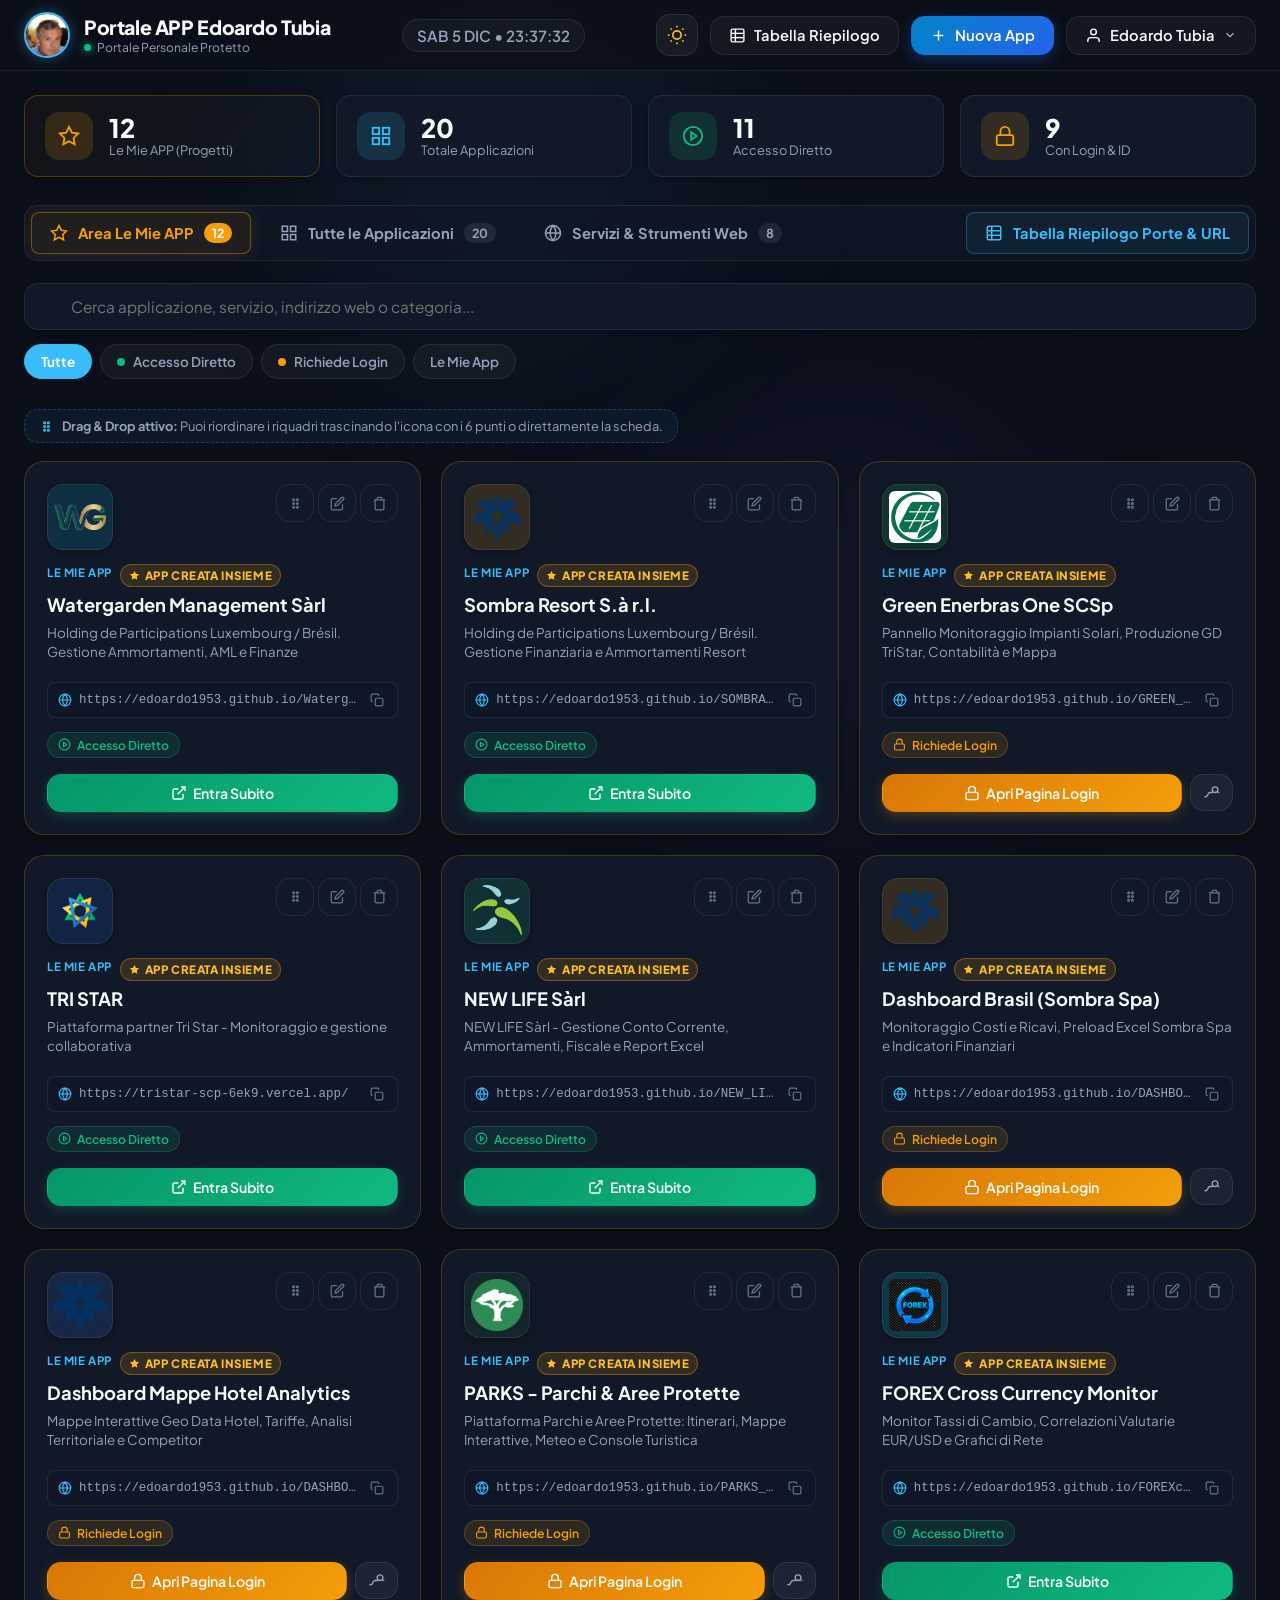
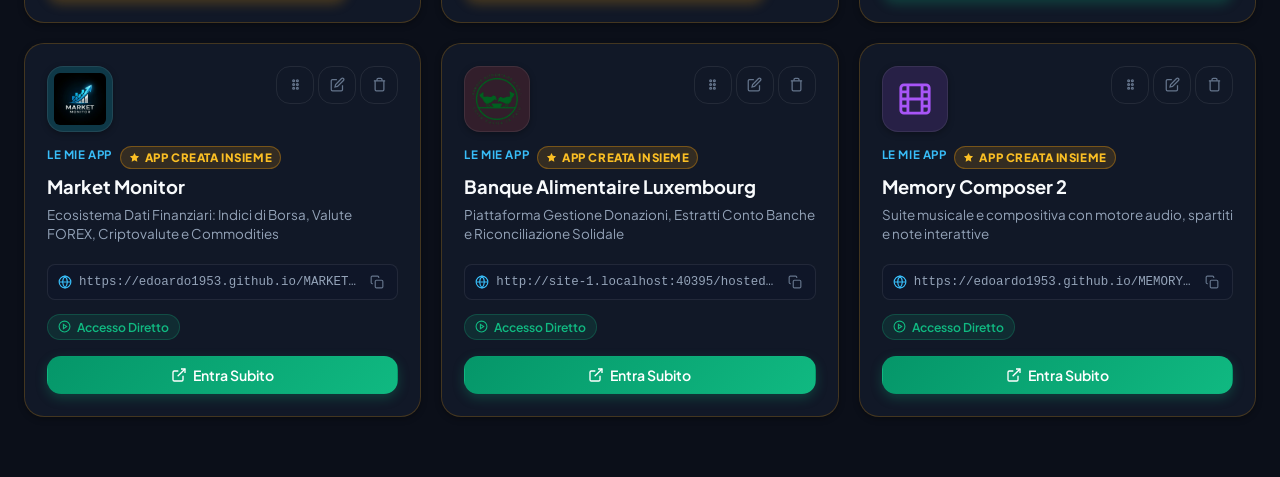
==== commit 64c97fa4: "Rimosso pulsante Collega Cellulare" ====
--- a/index.html
+++ b/index.html
@@ -57,15 +57,6 @@
           </svg>
         </button>
 
-        <!-- Pulsante Connetti Mobile / Esterno -->
-        <button class="btn btn-outline" id="btnOpenMobileModal" style="border-color: rgba(16, 185, 129, 0.4); color: #10b981;" title="Accedi al portale da Cellulare o altro PC">
-          <svg viewBox="0 0 24 24" fill="none" stroke="currentColor" stroke-width="2" style="width: 18px; height: 18px;">
-            <rect x="5" y="2" width="14" height="20" rx="2" ry="2"></rect>
-            <line x1="12" y1="18" x2="12.01" y2="18"></line>
-          </svg>
-          <span>Collega Cellulare</span>
-        </button>
-
         <!-- Pulsante Tabella Riepilogo -->
         <button class="btn btn-outline" id="btnOpenTableModal" title="Visualizza la tabella riassuntiva di tutte le app">
           <svg viewBox="0 0 24 24" fill="none" stroke="currentColor" stroke-width="2">
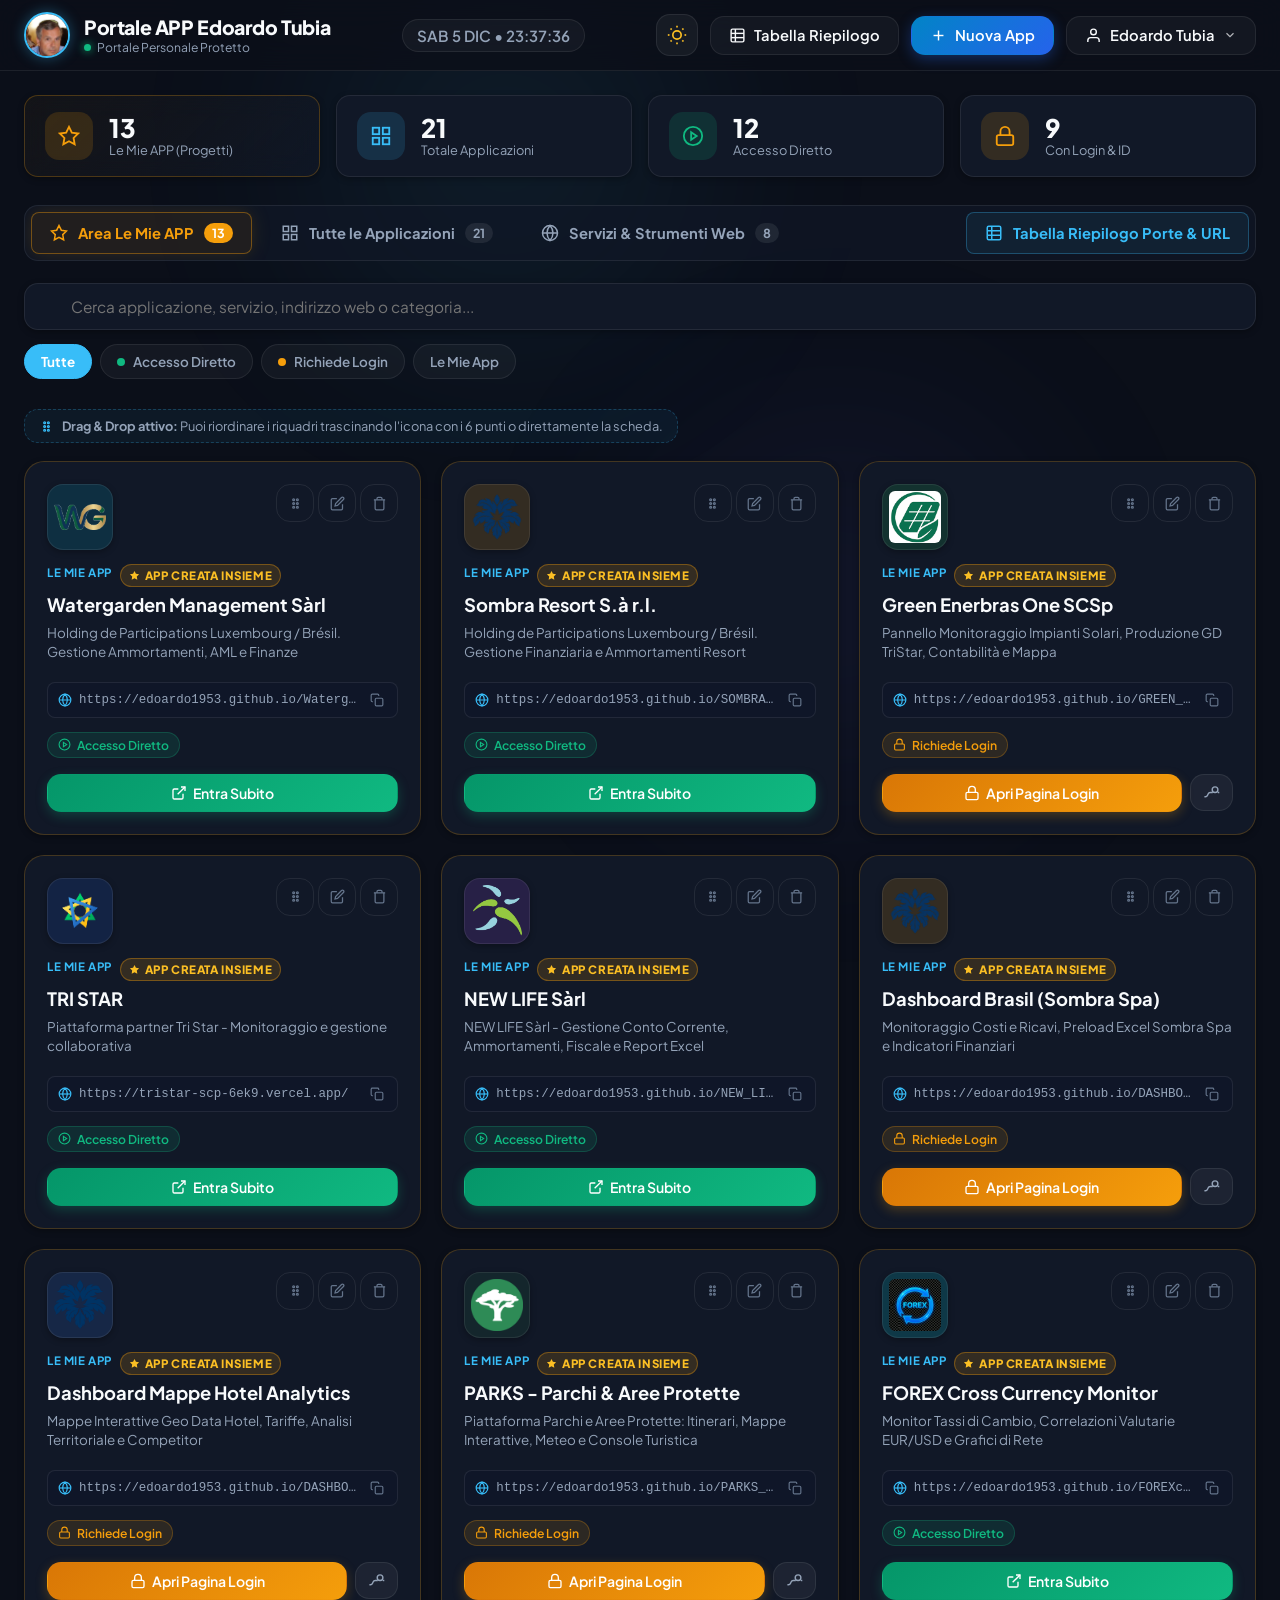
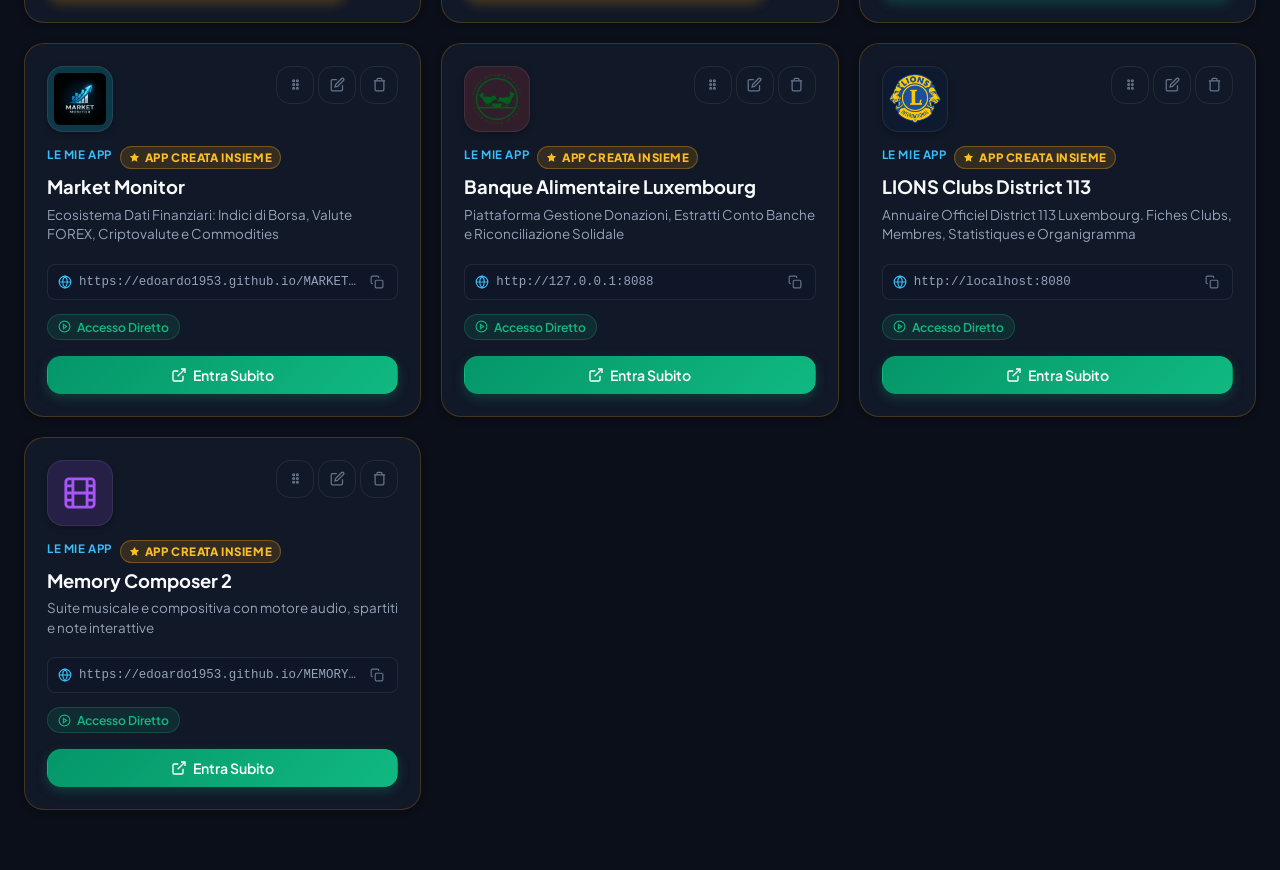
==== commit 8022210d: "Aggiunto cache buster e pulizia automatica cache stale per GitHub Pages" ====
--- a/index.html
+++ b/index.html
@@ -718,6 +718,6 @@
   <!-- Toast Notification -->
   <div class="toast-container" id="toastContainer"></div>
 
-  <script src="js/app.js"></script>
+  <script src="js/app.js?v=20261119"></script>
 </body>
 </html>
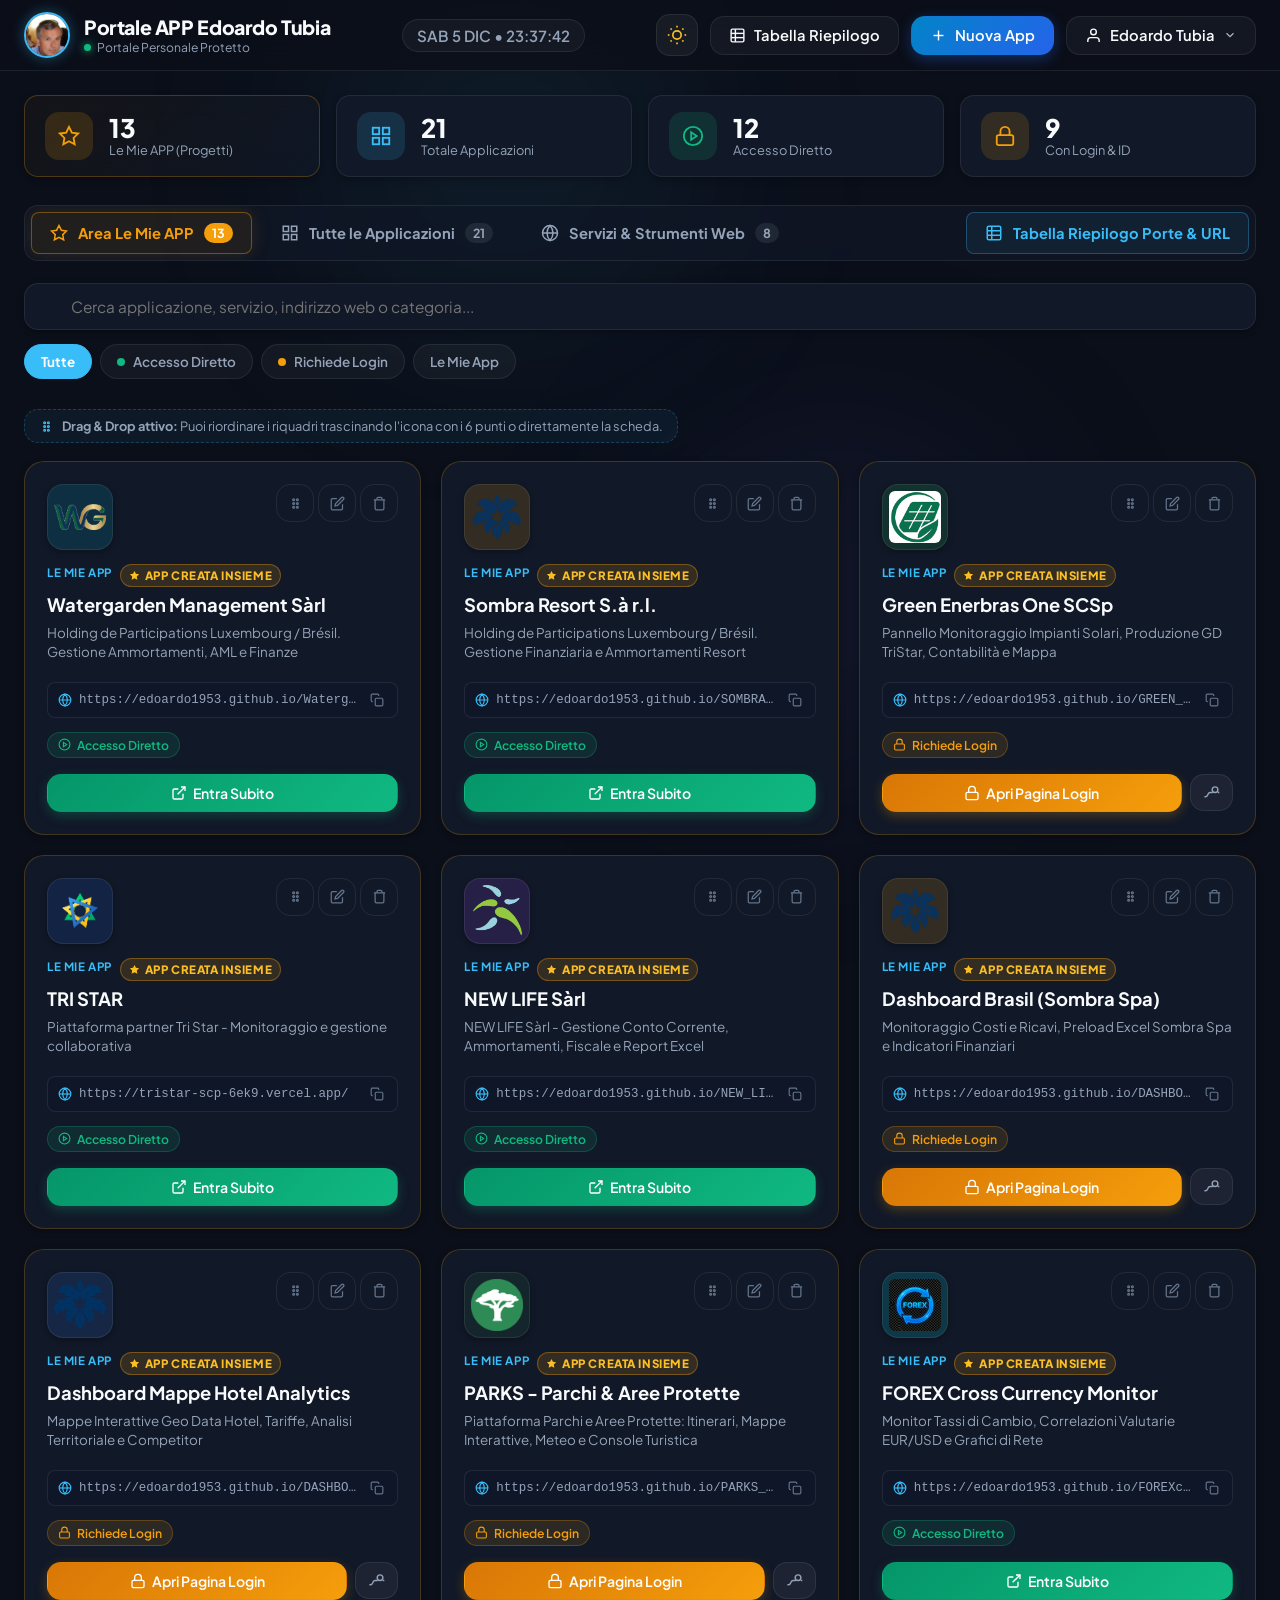
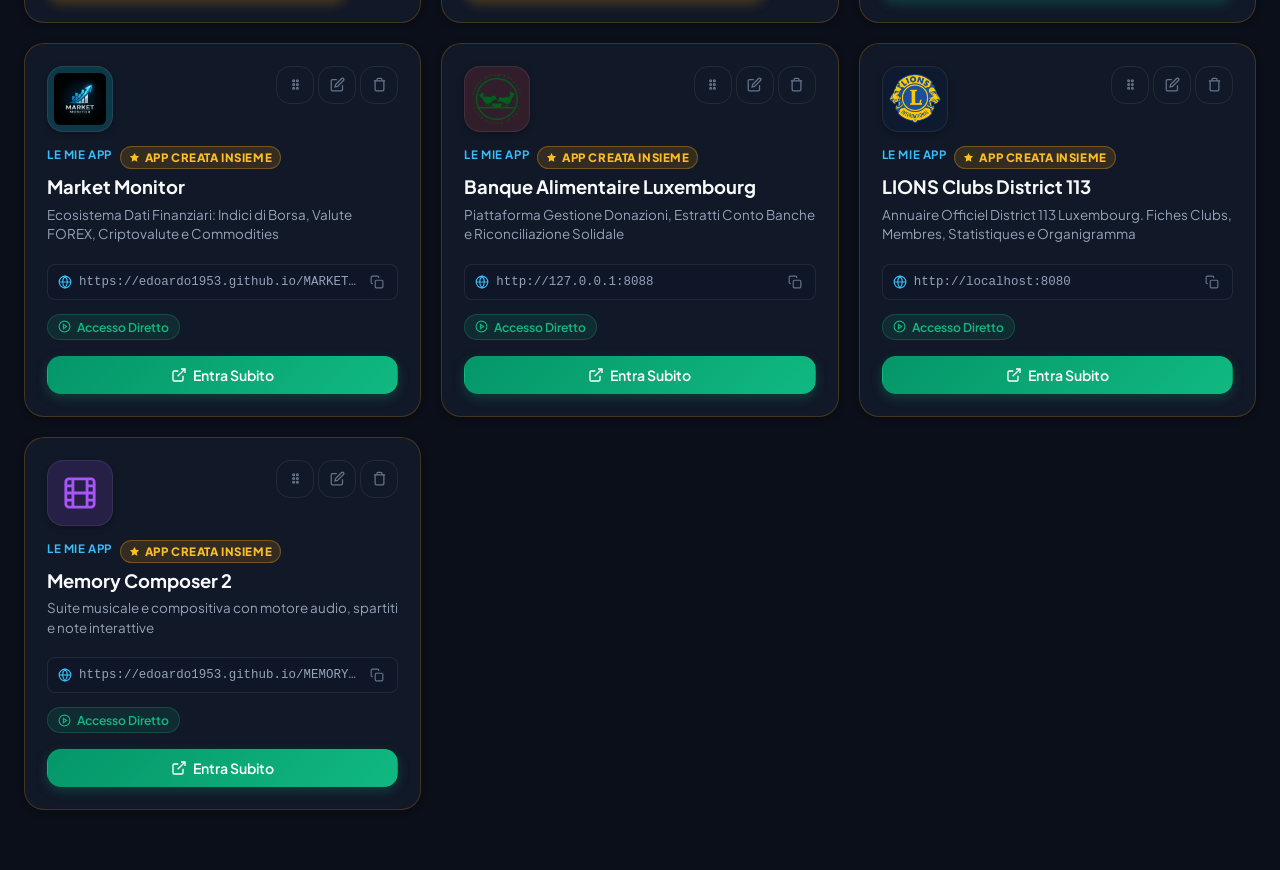
==== commit 1ad1a6e9: "Accesso diretto immediato senza password per qualsiasi PC" ====
--- a/index.html
+++ b/index.html
@@ -718,6 +718,6 @@
   <!-- Toast Notification -->
   <div class="toast-container" id="toastContainer"></div>
 
-  <script src="js/app.js?v=20261119"></script>
+  <script src="js/app.js?v=20261119b"></script>
 </body>
 </html>
